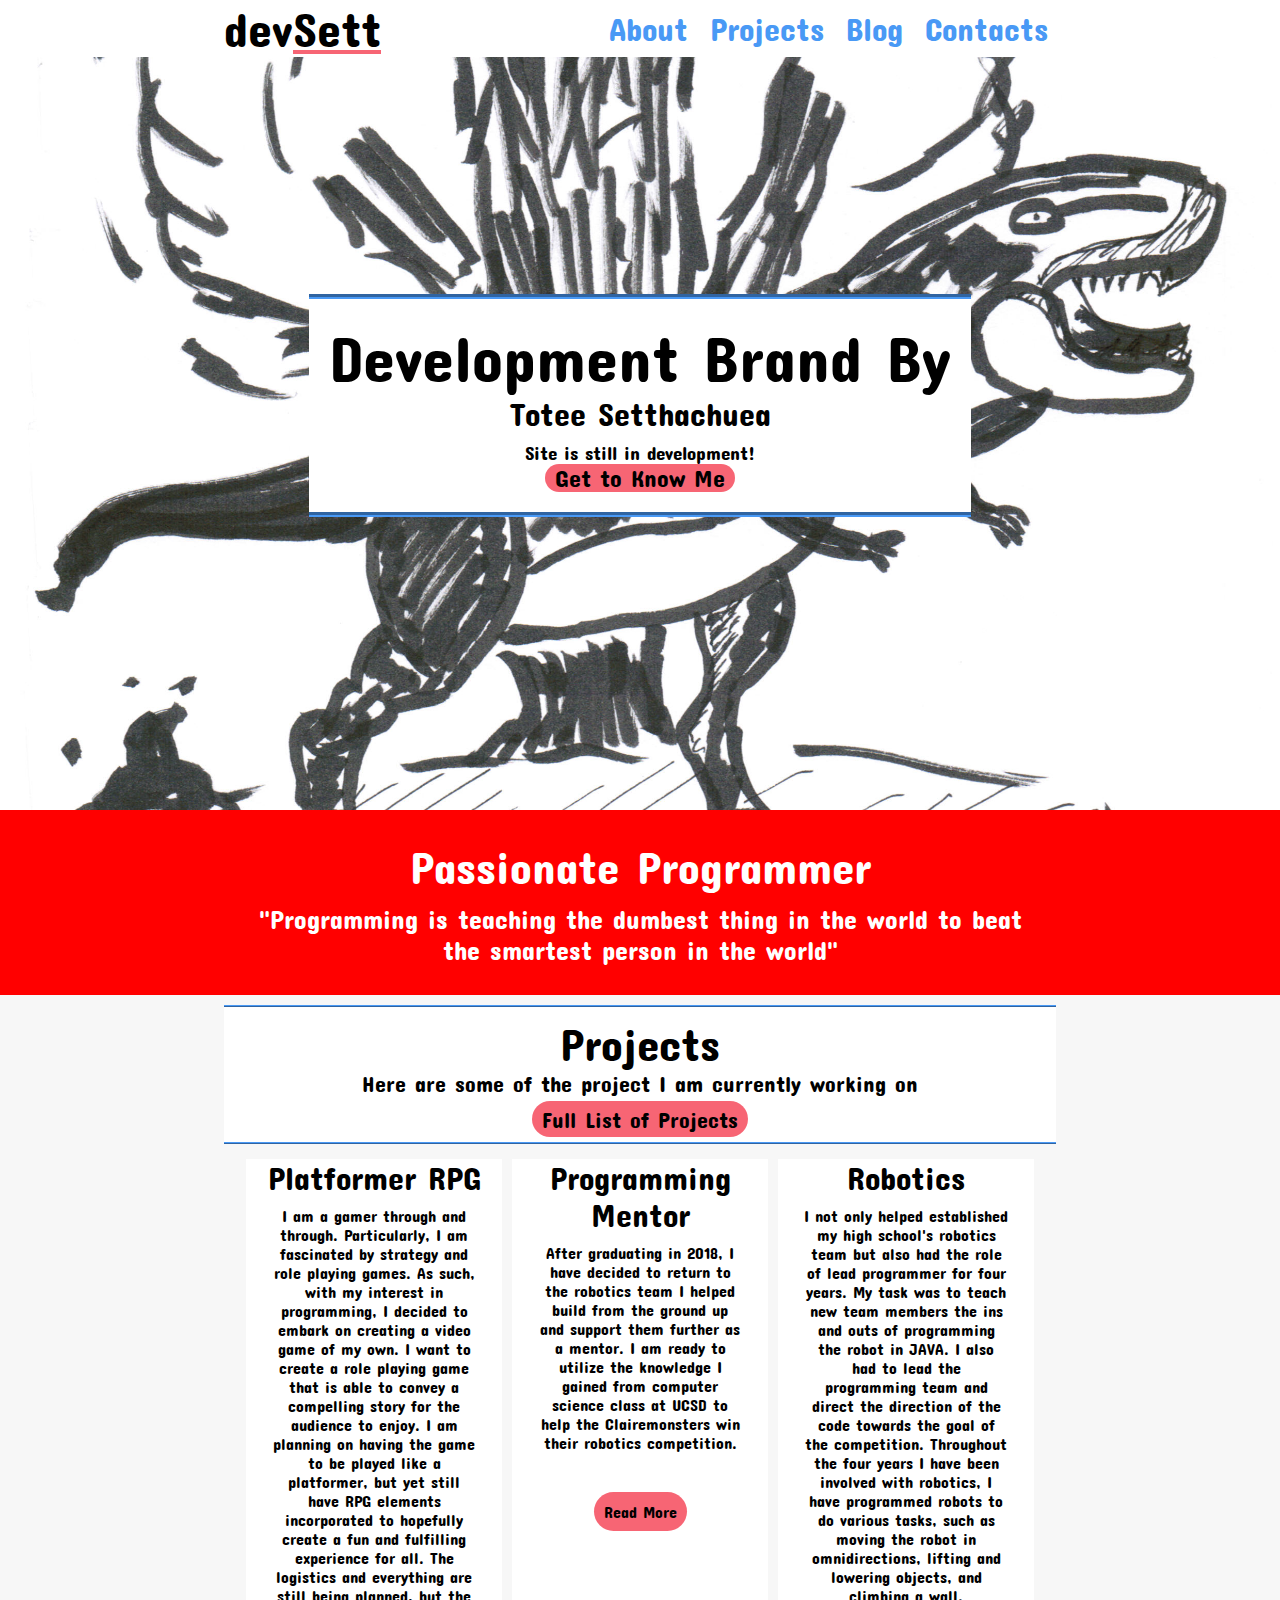
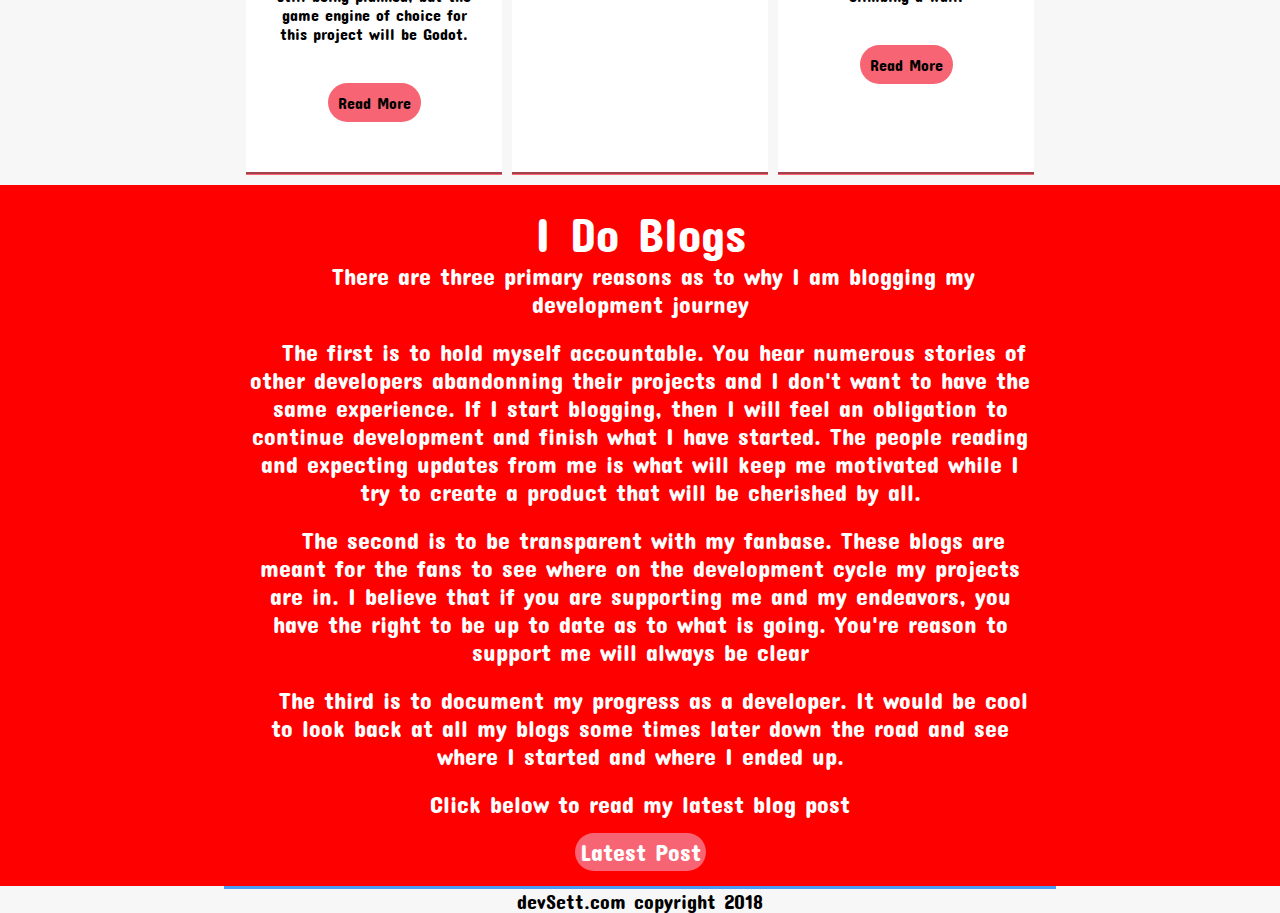
==== index.html @ b69a3232 "first commit" ====
<!DOCTYPE html>
<html lang="en" dir="ltr">
  <head>
    <meta charset="utf-8">
    <title>devSett.com</title>
    <link rel="stylesheet" href="css/index.css">
    <link href="https://fonts.googleapis.com/css?family=Concert+One" rel="stylesheet">
  </head>
  <body>
    <header>
      <nav class="container" >
        <h1><a href="index.html">dev<span class="underline">Sett</span></a></h1>
        <ul class="menu">
          <li><a href="about.html">About</a></li>
          <li><a href="projects.html">Projects</a></li>
          <li><a href="blog.html">Blog</a></li>
          <li><a href="contacts.html">Contacts</a></li>
        </ul>
      </nav>
    </header>

    <div class="head">
      <div class="headTitle">
        <h1>Development Brand By</h1>
        <h2>Totee Setthachuea</h2>
        <h3>Site is still in development!</h3>
        <p><a href="about.html">Get to Know Me</a></p>
      </div>
    </div>

    <div class="mainMessage">
      <div class="content container">
        <div class="message">
          <h1>Passionate Programmer</h1>
          <h3>"Programming is teaching the dumbest thing in the world to beat the smartest person in the world"</h3>
        </div>
      </div>
    </div>

    <div class="showcase container">
      <div class="showcaseTitle">
        <h1>Projects</h1>
        <p>Here are some of the project I am currently working on</p>
        <a href="projects.html">Full List of Projects</a>
      </div>
      <div class="showcaseDisplay">
        <div class="box">
          <h1>Platformer RPG</h1>
            <p>I am a gamer through and through. Particularly, I am fascinated by strategy and role playing games. As such, with my interest in programming, I decided to embark on creating a video game of my own.  I want to create a role playing game that is able to convey a compelling story for the audience to enjoy.  I am planning on having the game to be played like a platformer, but yet still have RPG elements incorporated to hopefully create a fun and fulfilling experience for all. The logistics and everything are still being planned, but the game engine of choice for  this project will be Godot. </p>
          <a href="projects.html">Read More</a>
        </div>
        <div class="box">
          <h1>Programming Mentor</h1>
<p>After graduating in 2018, I have decided to return to the robotics team I helped build from the ground up and support them further as a mentor. I am ready to utilize the knowledge I gained from computer science class at UCSD to help the Clairemonsters win their robotics competition.</p>
          <a href="projects.html">Read More</a>
        </div>
        <div class="box">
          <h1>Robotics</h1>
              <p>I not only helped established my high school's robotics team but also had the role of lead programmer for four years. My task was to teach new team members the ins and outs of programming the robot in JAVA. I also had to lead the programming team and direct the direction of the code towards the goal of the competition.  Throughout the four years I have been involved with robotics, I have programmed robots to do various tasks, such as moving the robot in omnidirections, lifting and lowering objects, and climbing a wall.  </p>
          <a href="projects.html">Read More</a>
        </div>
      </div>
    </div>

    <div class="mainMessage">
      <div class="content container">
        <div class="middleMessage">
          <h1>I Do Blogs</h1>
          <p>&nbsp; &nbsp;There are three primary reasons as to why I am blogging my development journey</p>
          <p>&nbsp; &nbsp;The first is to hold myself accountable.  You hear numerous stories of other developers abandonning their projects and I don't want to have the same experience.  If I start blogging, then I will feel an obligation to continue development and finish what I have started.  The people reading and expecting updates from me is what will keep me motivated while I try to create a product that will be cherished by all.</p>
          <p>&nbsp; &nbsp;The second is to be transparent with my fanbase. These blogs are meant for the fans to see where on the development cycle my projects are in. I believe that if you are supporting me and my endeavors, you have the right to be up to date as to what is going.  You're reason to support me will always be clear</p>
          <p>&nbsp; &nbsp;The third is to document my progress as a developer. It would be cool to look back at all my blogs some times later down the road and see where I started and where I ended up.</p>

          <p>Click below to read my latest blog post</p>
          <a href="blog.html">Latest Post</a>
        </div>
      </div>
    </div>
    <footer class="container">
        <p>devSett.com copyright 2018</p>
    </footer>
  </body>
</html>
---- css/index.css ----
:root{
  --backColor:#F7F7F7;
  --whiteColor:#FFFFFF;
  --mainColor:#4999F5;
  --rgbMainColor:rgba(73,153,245, 0.8);
  --darkMainColor:#2F69BA;
  --compColor:#F76574;
  --rgbCompColor:rgba(247,101,116, 0.9) ;
}
a{
  color: black;
  text-decoration: none;
}
*{
  padding:0;
  margin:0;
  font-family: 'Concert One', cursive;
  font-weight: normal;
}

body{
  background-color: var(--backColor);
}

header{
  padding-right: 0;
  width: 100vw;
  background-color: var(--whiteColor);
  position: fixed;
}

.container{
  width:65%;
  margin:auto;
  overflow: hidden;
}

nav h1{
  font-size: 3em;
  color: var(--mainColor);
  float:left;
}

.underline{
  text-decoration: underline;
  text-decoration-color: var(--compColor);
}

.menu{
  float:right;
  list-style-type: none;
  margin-top: 10px;

}

.menu li{
  font-size: 2em;
  width: 60px;
  display: inline;

}

.menu li a{
  color: var(--mainColor);
  text-decoration: none;
  padding: 8px;
}

.menu li a:hover{
  color: var(--compColor);
}

.head{
  width: auto;
  height: 90vh;
  display: flex;
  justify-content: center;
  align-items: center;
  background-image: url(../image/main3.jpg);
  background-position: center;
  background-size:cover;
  background-repeat: no-repeat;
  background-attachment: fixed;
}

.headTitle{
  border-top: 5px groove var(--mainColor);
  border-bottom: 5px groove var(--mainColor);
  padding: 20px;
  background-color: white;
  text-align: center;
  color: black;
}

.headTitle h1{
  font-size: 4em;
}

.headTitle h2{
  font-size: 2em;
  margin-bottom: 10px;
}
.headTitle a{
  color:black;
  font-size: 1.5em;
  border-radius: 30px;
  background-color: var(--compColor);
  padding: 0 10px;
}

.headTitle a:hover{
  background-color: var(--mainColor);
  color: white;
}

.mainMessage{
  background-color: red;
  color: white;
}

.message{
  text-align: center;
  font-size: 1.4em;
  padding:30px;
}

.message h1{
  margin-bottom: 10px;
}

.messageImage{
  display: flex;
  align-items: center;
  justify-content: center;
}

.messageImage img{
  display: block;
  border-radius: 10px;
  min-width: 32vw;
}

.showcase{
  margin-top: 10px;
  text-align: center;
}

.showcaseTitle{
  border-top: ridge 2px var(--mainColor);
  background-color: white;
  font-size: 1.4em;
  border-bottom: ridge 2px var(--mainColor);
  padding: 10px;
  margin-bottom: 10px;
}

.showcaseTitle p{
  margin-bottom: 10px;
}

.showcaseTitle a{
  background-color: var(--compColor);
  border-radius: 30px;
  padding: 5px 10px;
  margin-bottom: 10px;
}

.showcaseTitle a:hover{
  background-color: var(--mainColor);
  color:white;
}
.showcaseDisplay{
  display: flex;
  justify-content:center;

}
.box{
  border-bottom: 3px groove var(--compColor);
  width: 20vw;
  float:left;
  background-color: white;
  margin:5px 5px 10px 5px;
}

.box{
  padding-bottom: 50px;
}

.box p{
  margin: 10px 10%;
}

.box img{
  height: 50%;
  width: 100%;
  margin-bottom: 20px;
}

.box a{
  display:inline-block;
  margin-top:30px;
  padding: 10px;
  background-color: var(--compColor);
  border-radius: 50px;
}

.box a:hover{
  color:white;
  background-color: var(--mainColor);
}

.middleMessage{
  font-size: 1.5em;
  text-align: center;
  padding: 20px;
}

.middleMessage p{
  margin-bottom: 20px;
}

.middleMessage a{
  padding: 5px;
  border-radius: 30px;
  background-color: var(--compColor);
  color:white;
}

.middleMessage a:hover{
  background-color: white;
  color:black;
}

.aboutTitle{
  width: auto;
  height: 40vh;
  display: flex;
  align-items: center;
  justify-content: center;
  border-bottom: 3px solid black;
  background-image: url(../image/about3.jpg);
  background-position: top;
  background-repeat: no-repeat;
  background-size:100% 50%;
  background-attachment: fixed;
  background-color: white;
}

.aboutText{
  border-top: 3px groove var(--mainColor);
  border-bottom: 3px groove var(--mainColor);
  background-color: white;
  font-size: 2em;
  margin-bottom: -60px;
}

.aboutMain{
  border-bottom: 3px solid var(--compColor);
  background-color: white;
  margin-top: 20px;
  margin-bottom: 50px;
  padding: 30px;
}

.aboutInfo p {
  margin-bottom: 10px;
  font-size: 1.3em;
}

.missionInfo{
  text-align: center;
  font-size: 2em;
}

.aboutSubTitle{
  text-align: center;
  font-size: 1.5em;
  border-bottom: 3px solid var(--mainColor);
}

.imageColumn{
  margin: 20px 20px 0 20px;
  width: 30%;
  height: 100%;
  float: left;
}

.faceImage{
  width: 90%;
  height: 90%;
  border-top: 3px solid var(--compColor);
  border-bottom: 3px solid var(--compColor);
}

.faceImage img{
  width: 100%;
  height: 50%;
}

.projectTitle{
  margin-top:6%;
  font-size: 1.5em;
  background-color: white;
  text-align: center;
  border-bottom: 3px solid var(--mainColor);
  margin-bottom: 20px;
}


.projectBox{
  padding: 10px;
  border-top: 3px solid var(--compColor);
  border-bottom: 3px solid var(--compColor);
  width: auto;
  height: 30vh;
  margin-bottom: 30px;

}

.projectImage{
  float: left;
  width:20%;
  height: 100%;
  margin-right: 20px;
}

.projectImage img{
  width:100%;
  height:100%;
}

.projectDescription{
  width: 100%;
  height: 100%;
  margin-right: 20px;
}

.projectSubtitle{
  font-size: 1.2em;
  text-align: center;
}

.projectText{
  margin-top: 50px;
  font-size: 1.1em;
}

.projectButton{
  width: 100%;
  text-align: center;
  margin-top: 30px;
}

.projectButton a{
  font-size: 1.2em;
  background-color: var(--compColor);
  padding: 5px;
  border-radius: 30px;
}

.projectButton a:hover{
  background-color: var(--mainColor);
  color:white;
}

.blogHead{
  width: auto;
  height: 70vh;
  background-image: url(../image/blog2.jpg);
  background-position: center;
  background-size: cover;
  background-repeat: no-repeat;
  background-attachment: fixed;
  display: flex;
  align-items: center;
  justify-content: center;
}

.blogTitle{
  font-size: 2em;
  padding: 30px;
  background-color: white;
  border-top: 3px solid var(--mainColor);
  border-bottom: 3px solid var(--mainColor);
}

.blogDescription{
  color: white;
  display: flex;
  align-items: center;
  justify-content: center;
  margin-bottom: 30px;
  width: auto;
  background-color: var(--darkMainColor);
  font-size: 1.5em;
  text-align: center;
  padding: 20px 0;
}

.blogContent{
  border-top: 3px solid var(--compColor);
  border-bottom: 3px solid var(--compColor);
  margin-bottom: 20px;
}

.titleBlog{
  font-size: 1.4em;
  text-align: center;
  margin-bottom: 20px;
}

.textBlog{
  font-size: 1.3em;
  margin-bottom: 20px;
}

.textBlog p{
  margin-bottom: 15px;
}

.buttonBlog{
  display: flex;
  justify-content: center;
  margin-bottom: 15px;
}

.buttonBlog a{
  background-color: var(--compColor);
  border-radius: 30px;
  padding: 10px;
  color: black;
  font-size: 1.25em;
}

.buttonBlog a:hover{
  color: white;
  background-color: var(--mainColor);
}

.contactBody{
  padding-top: 60px;
  background-color: white;
  padding-bottom: 10px;
}

.contactTitle{
  font-size: 2em;
  text-align: center;
  border-bottom: 3px solid var(--mainColor);
}

.contactList{
  padding-left: 30px;
  border-bottom: 3px solid var(--mainColor);
}

.contactBox{
  display: flex;
  align-items: center;
  height: 100px;
  width: 100%;
  font-size: 1.5em;
  margin-bottom: 50px;
}

.contactBox h1{
  width: 50%;
  display: inline;
  float:left;
}
.contactBox a{
  font-size: 1.3em;
  float:right;
}

.resumeBox{
  height: 90vh;
}

.resumeTitle{
  font-size: 1.5em;
  text-align: center;
  margin-bottom: 20px;
}

.resume{
  height: 80%;
  width: 80%;
  padding-bottom: 30px;
}

.resume iframe{
  margin-left: 13%;
}
footer{
  border-top: 3px solid var(--mainColor);
  text-align: center;
  font-size: 1.25em;
}
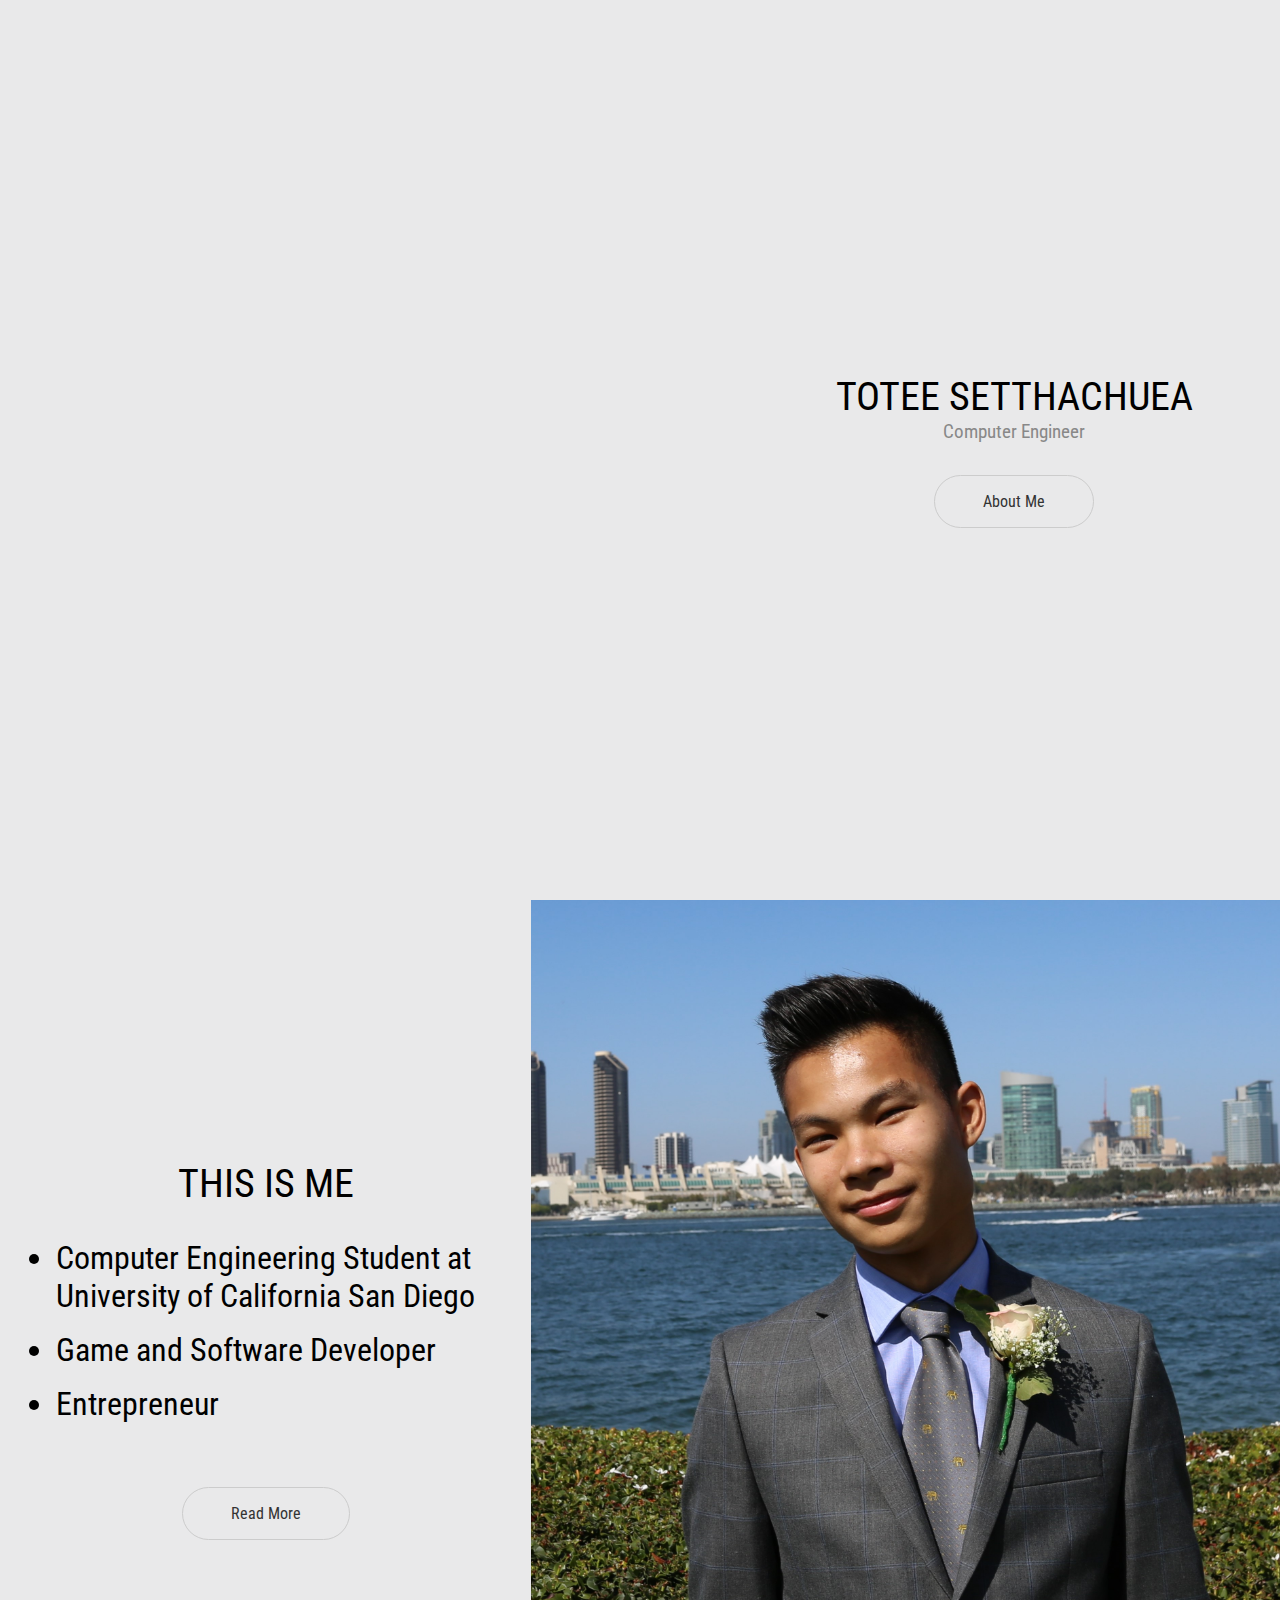
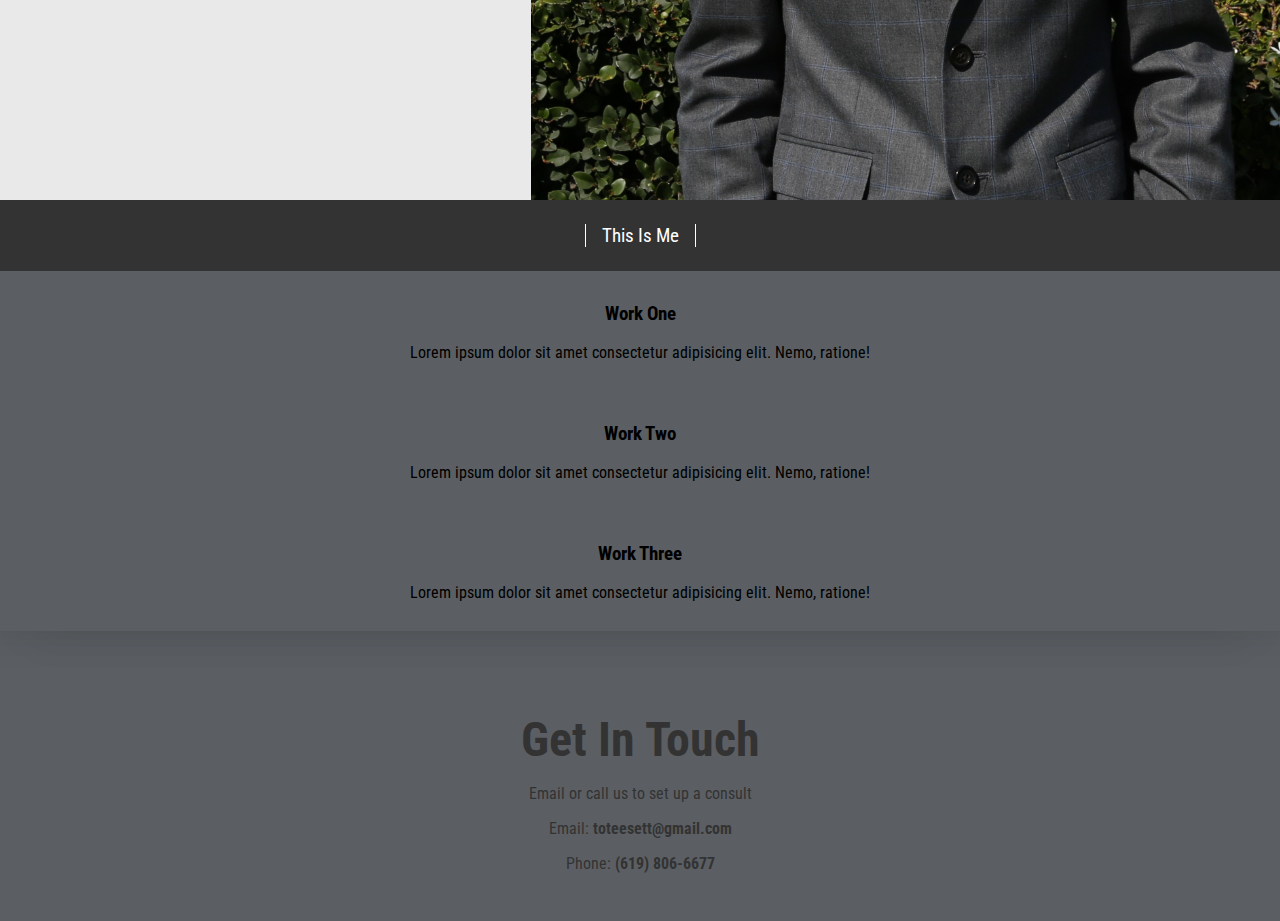
==== commit ffff3de8: "Add files via upload" ====
--- a/index.html
+++ b/index.html
@@ -1,83 +1,73 @@
-<!DOCTYPE html>
-<html lang="en" dir="ltr">
-  <head>
-    <meta charset="utf-8">
-    <title>devSett.com</title>
-    <link rel="stylesheet" href="css/index.css">
-    <link href="https://fonts.googleapis.com/css?family=Concert+One" rel="stylesheet">
-  </head>
-  <body>
-    <header>
-      <nav class="container" >
-        <h1><a href="index.html">dev<span class="underline">Sett</span></a></h1>
-        <ul class="menu">
-          <li><a href="about.html">About</a></li>
-          <li><a href="projects.html">Projects</a></li>
-          <li><a href="blog.html">Blog</a></li>
-          <li><a href="contacts.html">Contacts</a></li>
-        </ul>
-      </nav>
-    </header>
-
-    <div class="head">
-      <div class="headTitle">
-        <h1>Development Brand By</h1>
-        <h2>Totee Setthachuea</h2>
-        <h3>Site is still in development!</h3>
-        <p><a href="about.html">Get to Know Me</a></p>
-      </div>
-    </div>
-
-    <div class="mainMessage">
-      <div class="content container">
-        <div class="message">
-          <h1>Passionate Programmer</h1>
-          <h3>"Programming is teaching the dumbest thing in the world to beat the smartest person in the world"</h3>
-        </div>
-      </div>
-    </div>
-
-    <div class="showcase container">
-      <div class="showcaseTitle">
-        <h1>Projects</h1>
-        <p>Here are some of the project I am currently working on</p>
-        <a href="projects.html">Full List of Projects</a>
-      </div>
-      <div class="showcaseDisplay">
-        <div class="box">
-          <h1>Platformer RPG</h1>
-            <p>I am a gamer through and through. Particularly, I am fascinated by strategy and role playing games. As such, with my interest in programming, I decided to embark on creating a video game of my own.  I want to create a role playing game that is able to convey a compelling story for the audience to enjoy.  I am planning on having the game to be played like a platformer, but yet still have RPG elements incorporated to hopefully create a fun and fulfilling experience for all. The logistics and everything are still being planned, but the game engine of choice for  this project will be Godot. </p>
-          <a href="projects.html">Read More</a>
-        </div>
-        <div class="box">
-          <h1>Programming Mentor</h1>
-<p>After graduating in 2018, I have decided to return to the robotics team I helped build from the ground up and support them further as a mentor. I am ready to utilize the knowledge I gained from computer science class at UCSD to help the Clairemonsters win their robotics competition.</p>
-          <a href="projects.html">Read More</a>
-        </div>
-        <div class="box">
-          <h1>Robotics</h1>
-              <p>I not only helped established my high school's robotics team but also had the role of lead programmer for four years. My task was to teach new team members the ins and outs of programming the robot in JAVA. I also had to lead the programming team and direct the direction of the code towards the goal of the competition.  Throughout the four years I have been involved with robotics, I have programmed robots to do various tasks, such as moving the robot in omnidirections, lifting and lowering objects, and climbing a wall.  </p>
-          <a href="projects.html">Read More</a>
-        </div>
-      </div>
-    </div>
-
-    <div class="mainMessage">
-      <div class="content container">
-        <div class="middleMessage">
-          <h1>I Do Blogs</h1>
-          <p>&nbsp; &nbsp;There are three primary reasons as to why I am blogging my development journey</p>
-          <p>&nbsp; &nbsp;The first is to hold myself accountable.  You hear numerous stories of other developers abandonning their projects and I don't want to have the same experience.  If I start blogging, then I will feel an obligation to continue development and finish what I have started.  The people reading and expecting updates from me is what will keep me motivated while I try to create a product that will be cherished by all.</p>
-          <p>&nbsp; &nbsp;The second is to be transparent with my fanbase. These blogs are meant for the fans to see where on the development cycle my projects are in. I believe that if you are supporting me and my endeavors, you have the right to be up to date as to what is going.  You're reason to support me will always be clear</p>
-          <p>&nbsp; &nbsp;The third is to document my progress as a developer. It would be cool to look back at all my blogs some times later down the road and see where I started and where I ended up.</p>
-
-          <p>Click below to read my latest blog post</p>
-          <a href="blog.html">Latest Post</a>
-        </div>
-      </div>
-    </div>
-    <footer class="container">
-        <p>devSett.com copyright 2018</p>
-    </footer>
-  </body>
-</html>
+<!DOCTYPE html>
+<html lang="en">
+<head>
+    <meta charset="UTF-8">
+    <meta name="viewport" content="width=device-width, initial-scale=1.0">
+    <meta http-equiv="X-UA-Compatible" content="ie=edge">
+    <link rel="stylesheet" href="css/style.css">
+    <title>Totee Setthachuea | Developer</title>
+</head>
+<body>
+    <main>
+        <!-- Landing Area-->
+        <div id="landing">
+            <div id="landing-image"></div>
+                        <div id="landing-text">
+                <div id="landing-text-inner">
+                    <h1>Totee Setthachuea</h1>
+                    <h2>Computer Engineer</h2>
+                    <a href="#me" class="btn" id="view-work">About Me</a>
+                </div>
+            </div>
+        </div>
+        <div id="me">
+            <div id="landing-text">
+                    <div id="landing-text-inner">
+                        <h1>This is me</h1>
+                        <ul>
+                            <li>Computer Engineering Student at University of California San Diego</li>
+                            <li>Game and Software Developer</li>
+                            <li>Entrepreneur</li>
+                        </ul>
+                        <a href="about.html" class="btn">Read More</a>
+                    </div>
+                </div>
+            <div id="me-image"></div>
+        </div>       
+
+        <div id="images">
+            <div id="header">
+                <h2>This is me</h2>
+            </div>
+            <img src="https://source.unsplash.com/1600x900/?nature,water" alt="">
+            <div class="caption">
+                <h3>Work One</h3>
+                <p>Lorem ipsum dolor sit amet consectetur adipisicing elit. Nemo, ratione!</p>
+            </div>
+            <img src="https://source.unsplash.com/1600x900/?nature,flowers" alt="">
+            <div class="caption">
+                <h3>Work Two</h3>
+                <p>Lorem ipsum dolor sit amet consectetur adipisicing elit. Nemo, ratione!</p>
+            </div>
+            <img src="https://source.unsplash.com/1600x900/?nature,clouds" alt="">
+            <div class="caption">
+                <h3>Work Three</h3>
+                <p>Lorem ipsum dolor sit amet consectetur adipisicing elit. Nemo, ratione!</p>
+            </div>
+        </div>
+    </main>
+
+    <footer>
+        <h3>Get In Touch</h3>
+        <p>Email or call us to set up a consult</p>
+        <p>Email: <strong>toteesett@gmail.com</strong></p>
+        <p>Phone: <strong>(619) 806-6677</strong></p>
+    </footer>
+    <script
+  src="http://code.jquery.com/jquery-3.3.1.min.js"
+  integrity="sha256-FgpCb/KJQlLNfOu91ta32o/NMZxltwRo8QtmkMRdAu8="
+  crossorigin="anonymous"></script>
+
+  <script src="js/main.js"></script>
+</body>
+</html>
--- a/css/style.css
+++ b/css/style.css
@@ -0,0 +1,159 @@
+@import url('https://fonts.googleapis.com/css?family=Roboto+Condensed');
+
+body {
+    font-family: 'Roboto Condensed', sans-serif;
+    margin: 0;
+    background: #5B5F63;
+    height: auto;
+}
+
+h1{
+    font-weight: 400;
+    font-size: 2.5rem;
+    text-transform: uppercase;
+    margin:0;
+}
+
+h2{
+    font-weight: 400;
+    font-size: 1.2rem;
+    text-transform: capitalize;
+    margin:0;
+}
+
+img{
+    display: block;
+    width: 100%;
+}
+
+main{
+    max-width: 1400px;
+    margin: auto;
+    box-shadow: 30px 0px 40px rgba(0,0,0,0.1), -30px 0px 40px rgba(0,0,0,0.1) ;
+}
+
+#landing{
+    background: #fffd;
+}
+
+#me{
+    background: #fffd;
+}
+
+#landing-text{
+    display: flex;
+    flex: 0 1 40vw;
+    height: 50vh;
+    justify-content: center;
+    align-items: center;
+    text-align: center;
+    padding-right: 1rem;
+    padding-left: 1rem;
+}
+
+#landing-text h2{
+    color: #888;
+}
+
+#landing-text ul{
+    font-size: 2rem;
+    text-align: left;
+}
+#landing-text ul li{
+    margin: 1rem 0;
+}
+
+#landing-image{
+    background: url(https://source.unsplash.com/OVbeSXRk_9E);
+    background-position: center;
+    background-size: cover;
+    background-repeat: no-repeat;
+    height:50vh;
+    flex: 0 1 60vw;
+    margin:0;
+}
+#me-image{
+    background: url(../img/profile.JPG);
+    background-position: center;
+    background-size: cover;
+    background-repeat: no-repeat;
+    height:50vh;
+    flex: 0 1 60vw;
+    margin:0;
+}
+.btn{
+    padding:0.5rem 2rem;
+    border: 1px #ccc solid;
+    display: inline-block;
+    margin: 2rem 0 0;
+    border-radius: 50px;
+    text-decoration: none;
+    color: #333;
+    transition: background 500ms ease;
+}
+
+.btn:hover{
+    background: #f4f4f4;
+}
+
+#header{
+    padding: 1.5rem;
+    text-align:center;
+    background: #333;
+    color:#fff;
+}
+
+#header h2{
+    border-left: solid 1px #fff;
+    border-right: solid 1px #fff;
+    display:inline-block;
+    padding-right: 1rem;
+    padding-left:1rem;
+}
+
+.caption{
+    padding: 0.8rem;
+    text-align: center;
+}
+
+footer{
+    text-align: center;
+    padding: 2rem 1rem;
+    margin: auto;
+    color: #333;
+}
+
+footer h3{
+    font-size: 3rem;
+    margin-bottom: 0;
+}
+
+/* Screen Sizes 500px and up */
+@media(min-width:500px){
+    #landing {
+        display: flex;
+        height: 100%;
+    }
+    #me{
+        display: flex;
+        height: 100%;
+    }
+
+    #landing-text {
+        height: 100vh;
+    }
+
+    #landing-image{
+        height: 100vh;
+    }
+    #me-image{
+        height:100vh;
+    }
+}
+
+/* Screen Sizes 700px and up */
+@media(min-width: 700px){
+    .btn{
+        padding: 1rem 3rem;
+    }
+}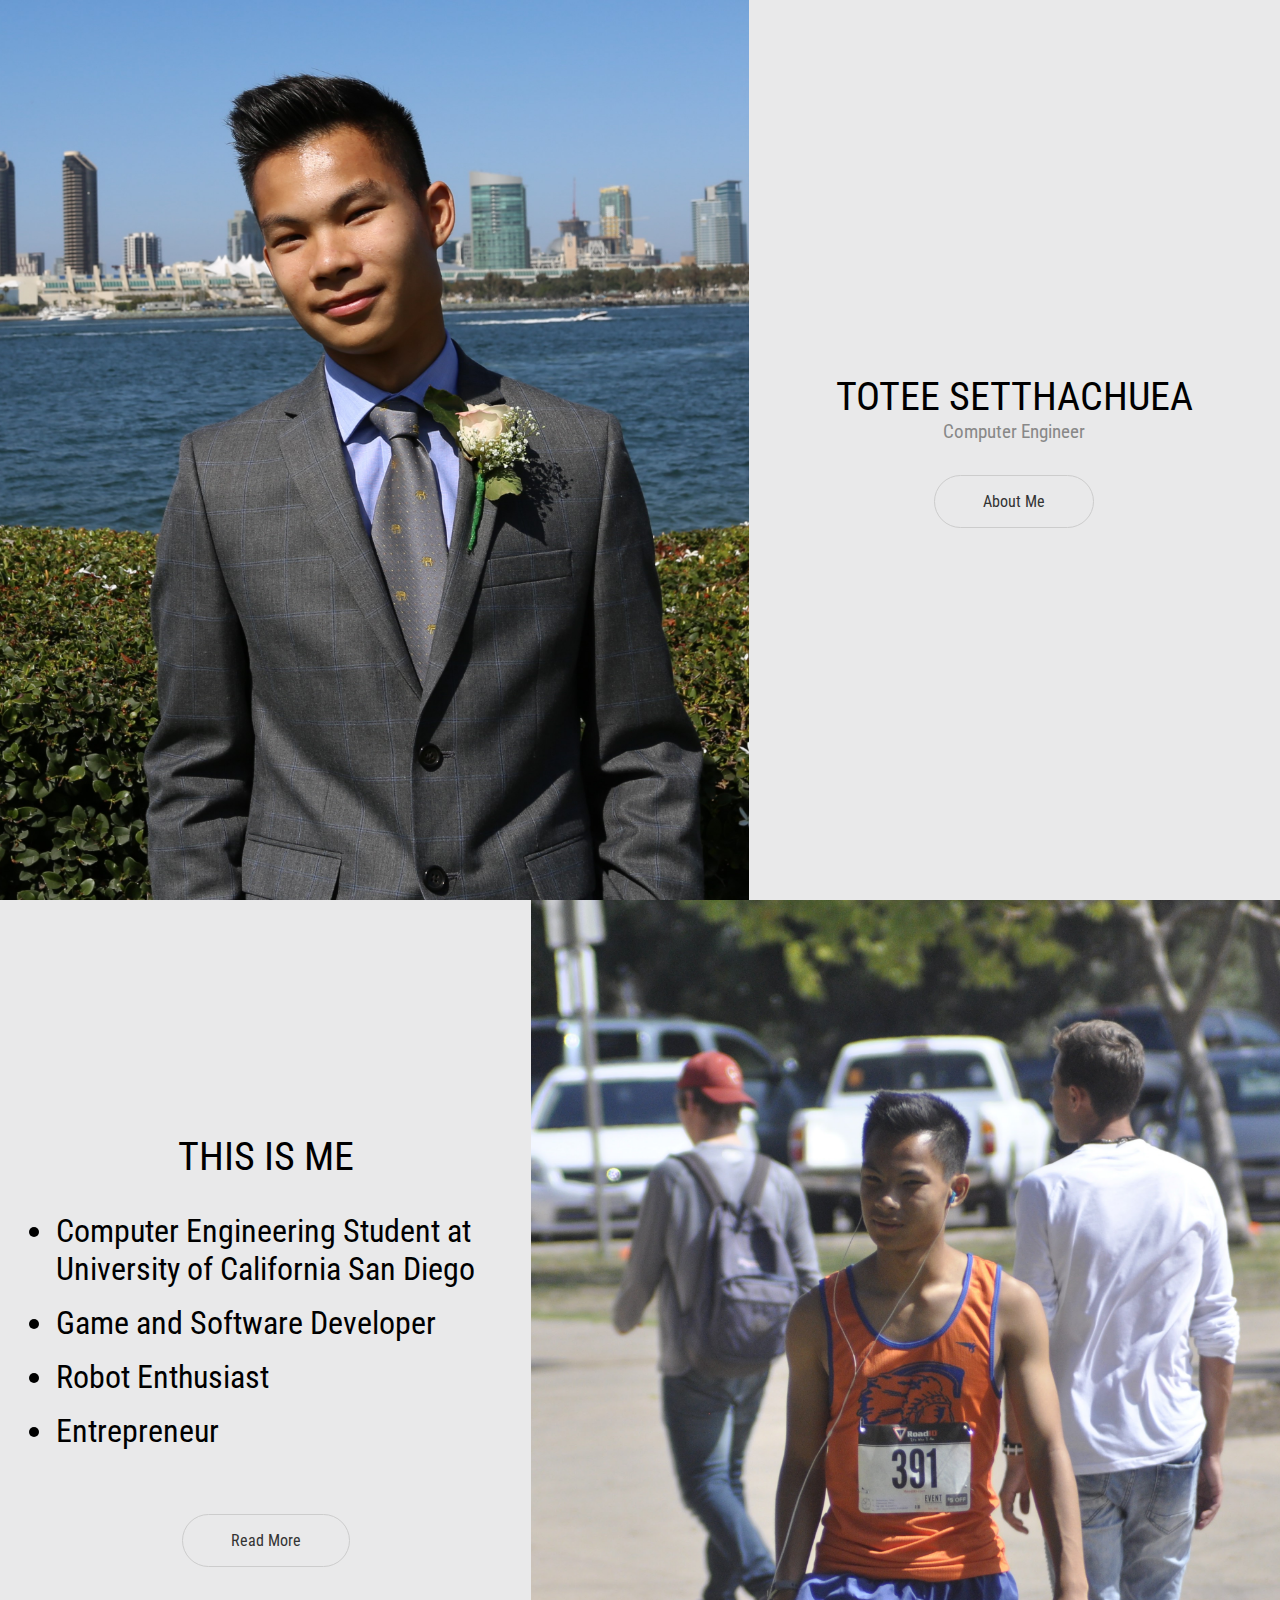
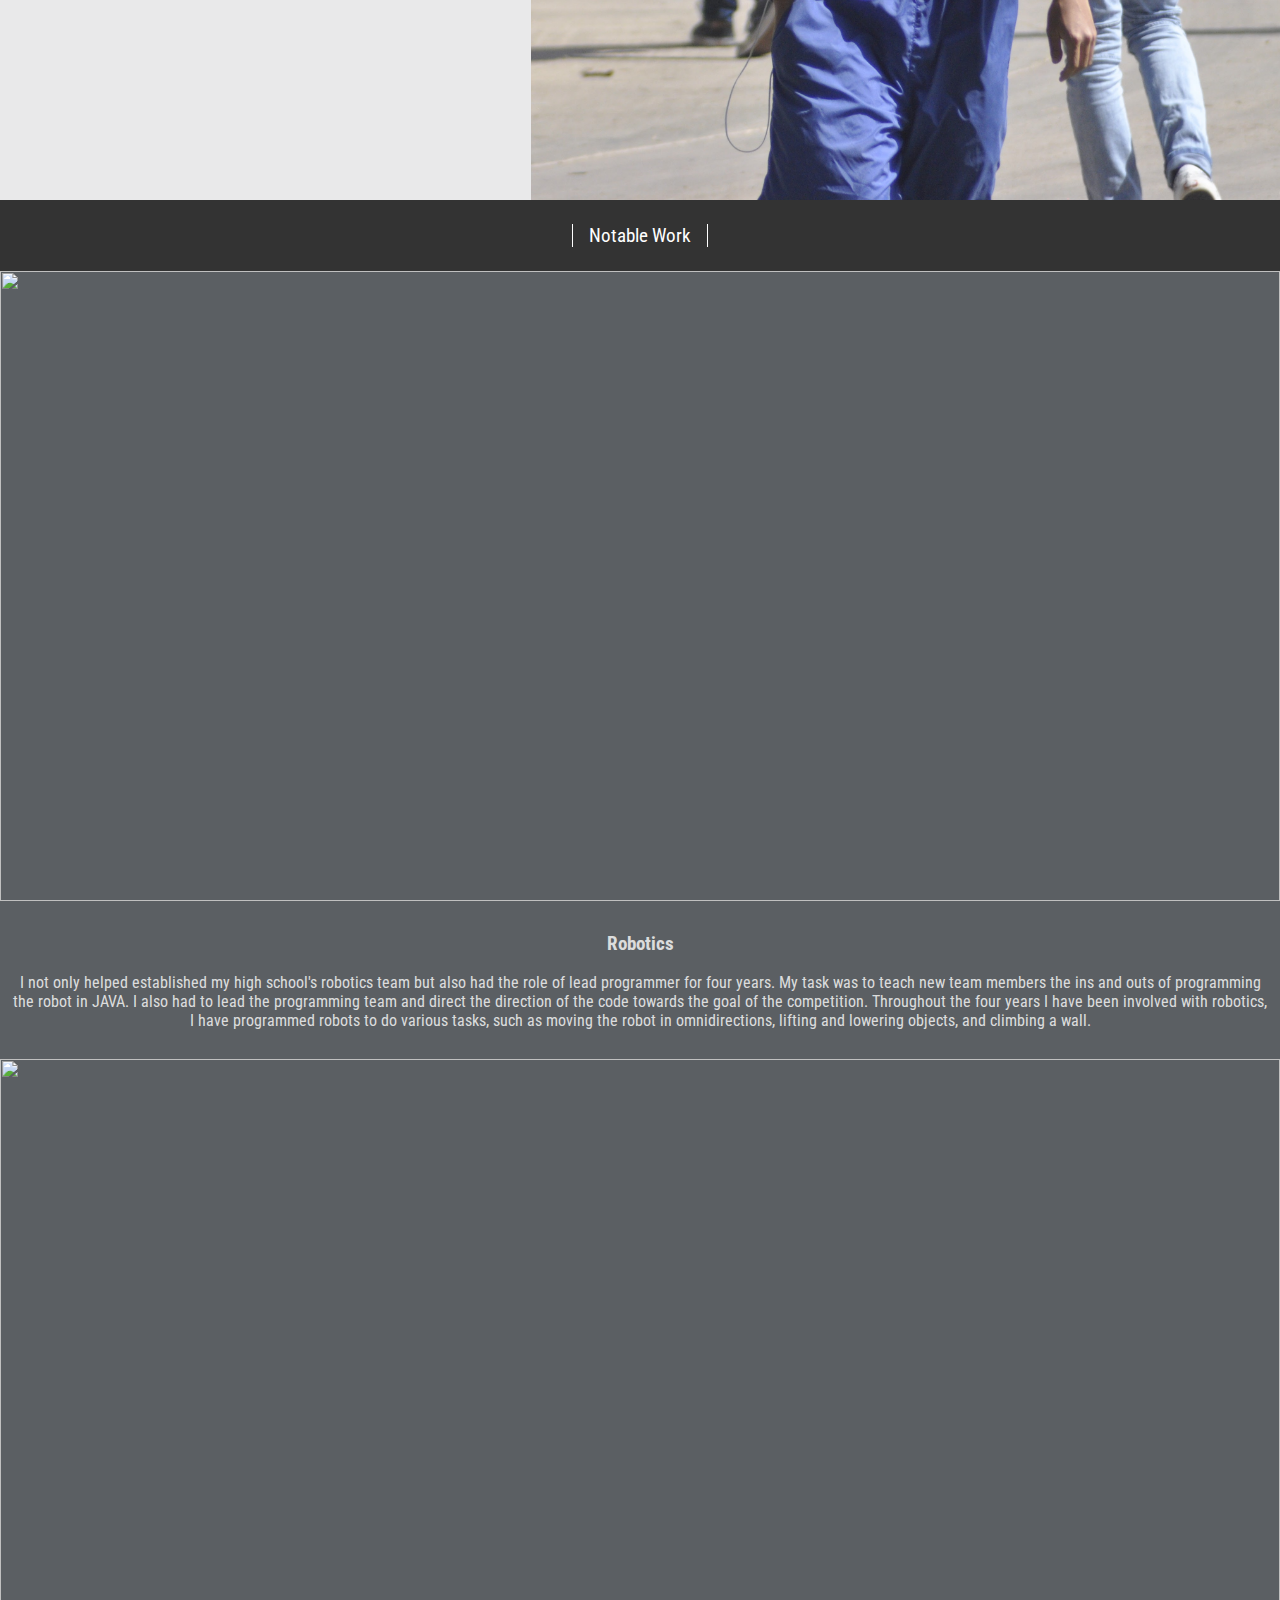
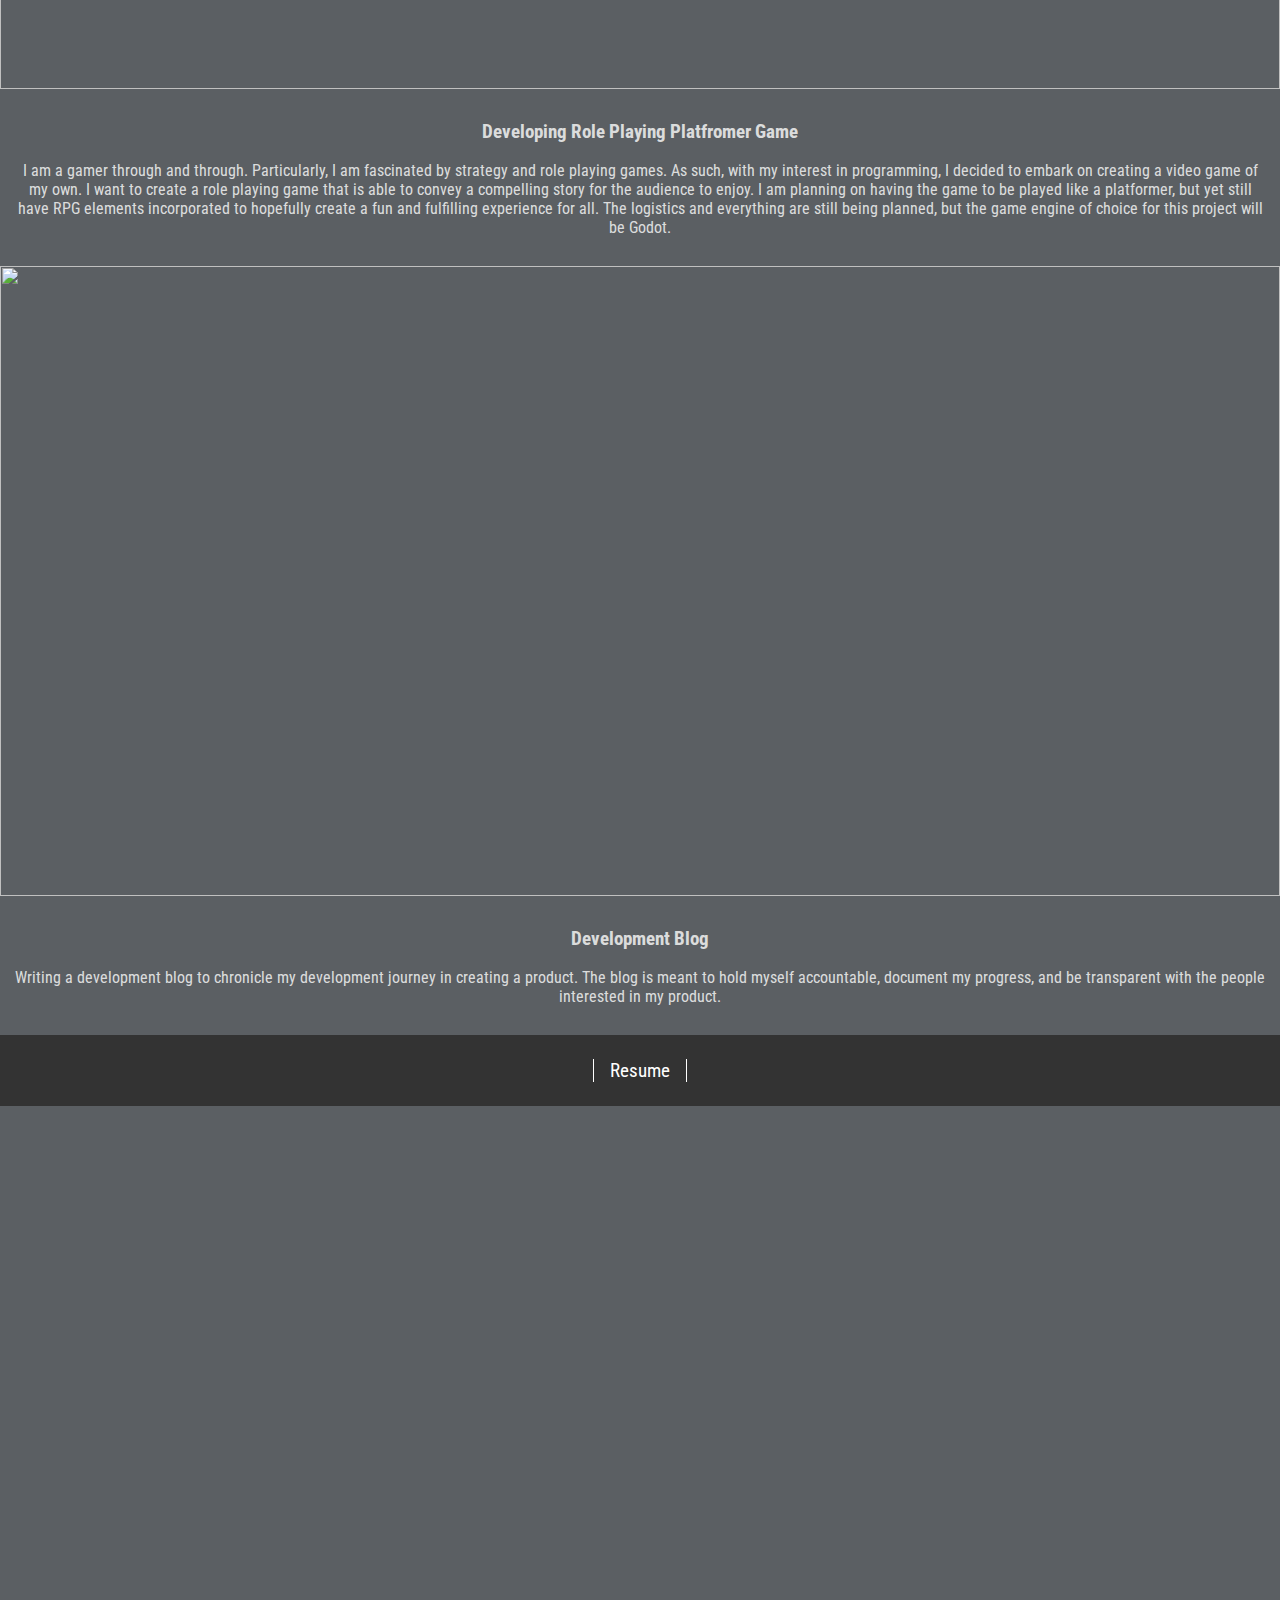
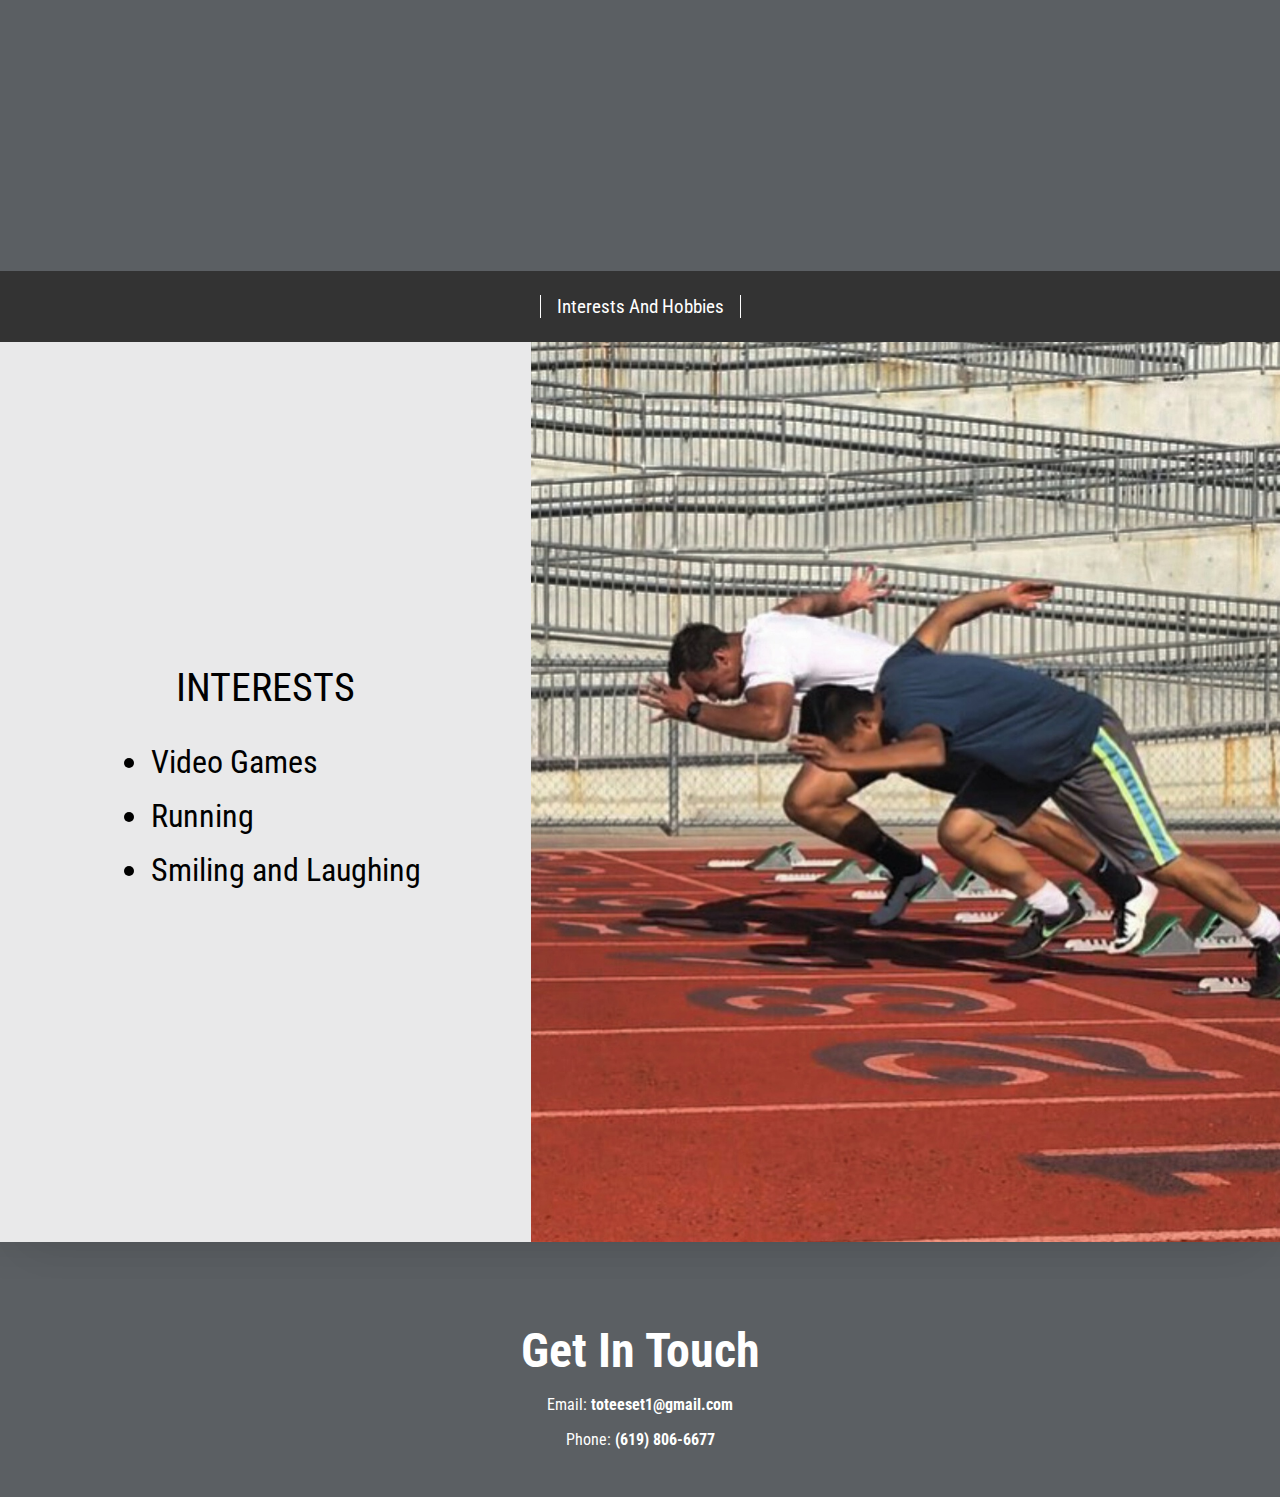
==== commit e07c8b37: "Added Resume and Interests" ====
--- a/index.html
+++ b/index.html
@@ -5,7 +5,7 @@
     <meta name="viewport" content="width=device-width, initial-scale=1.0">
     <meta http-equiv="X-UA-Compatible" content="ie=edge">
     <link rel="stylesheet" href="css/style.css">
-    <title>Totee Setthachuea | Developer</title>
+    <title>Totee Setthachuea | Computer Engineer</title>
 </head>
 <body>
     <main>
@@ -20,6 +20,7 @@
                 </div>
             </div>
         </div>
+        <!-- About Area-->    
         <div id="me">
             <div id="landing-text">
                     <div id="landing-text-inner">
@@ -27,6 +28,7 @@
                         <ul>
                             <li>Computer Engineering Student at University of California San Diego</li>
                             <li>Game and Software Developer</li>
+                            <li>Robot Enthusiast</li>
                             <li>Entrepreneur</li>
                         </ul>
                         <a href="about.html" class="btn">Read More</a>
@@ -35,32 +37,63 @@
             <div id="me-image"></div>
         </div>       
 
+        <!-- Work Area-->    
         <div id="images">
-            <div id="header">
-                <h2>This is me</h2>
+            <div class="header">
+                <h2>Notable Work</h2>
             </div>
             <img src="https://source.unsplash.com/1600x900/?nature,water" alt="">
             <div class="caption">
-                <h3>Work One</h3>
-                <p>Lorem ipsum dolor sit amet consectetur adipisicing elit. Nemo, ratione!</p>
+                <h3>Robotics</h3>
+                <p>I not only helped established my high school's robotics team but also had the role of lead programmer for four years. 
+                    My task was to teach new team members the ins and outs of programming the robot in JAVA. I also had to lead the programming team 
+                    and direct the direction of the code towards the goal of the competition. Throughout the four years I have been involved with robotics,
+                    I have programmed robots to do various tasks, such as moving the robot in omnidirections, lifting and lowering objects, and climbing a wall.</p>
             </div>
             <img src="https://source.unsplash.com/1600x900/?nature,flowers" alt="">
             <div class="caption">
-                <h3>Work Two</h3>
-                <p>Lorem ipsum dolor sit amet consectetur adipisicing elit. Nemo, ratione!</p>
+                <h3>Developing Role Playing Platfromer Game</h3>
+                <p>I am a gamer through and through. Particularly, I am fascinated by strategy and role playing games. 
+                    As such, with my interest in programming, I decided to embark on creating a video game of my own. 
+                    I want to create a role playing game that is able to convey a compelling story for the audience to enjoy.
+                    I am planning on having the game to be played like a platformer, but yet still have RPG elements incorporated 
+                    to hopefully create a fun and fulfilling experience for all. The logistics and everything are still being planned, 
+                    but the game engine of choice for this project will be Godot.</p>
             </div>
             <img src="https://source.unsplash.com/1600x900/?nature,clouds" alt="">
             <div class="caption">
-                <h3>Work Three</h3>
-                <p>Lorem ipsum dolor sit amet consectetur adipisicing elit. Nemo, ratione!</p>
+                <h3>Development Blog</h3>
+                <p>Writing a development blog to chronicle my development journey in creating a product. The blog is meant to hold myself accountable, document my progress,
+                    and be transparent with the people interested in my product.
+                </p>
             </div>
+            <div class="header">
+                <h2>Resume</h2>
+            </div>
+            <iframe src="resume.pdf#view=FitH" frameborder="0"></iframe>
+            <div class="header">
+                    <h2>Interests and Hobbies</h2>
+                </div>
         </div>
+        <!-- About Area-->    
+        <div id="me">
+                <div id="landing-text">
+                        <div id="landing-text-inner">
+                            <h1>Interests</h1>
+                            <ul>
+                                <li>Video Games</li>
+                                <li>Running</li>
+                                <li>Smiling and Laughing</li>
+                            </ul>
+                        </div>
+                    </div>
+                <div id="interest-image"></div>
+            </div>     
     </main>
 
     <footer>
         <h3>Get In Touch</h3>
-        <p>Email or call us to set up a consult</p>
-        <p>Email: <strong>toteesett@gmail.com</strong></p>
+        <p>Email: <strong>toteeset1@gmail.com</strong></p>
         <p>Phone: <strong>(619) 806-6677</strong></p>
     </footer>
     <script
--- a/css/style.css
+++ b/css/style.css
@@ -5,18 +5,19 @@
     margin: 0;
     background: #5B5F63;
     height: auto;
+    word-wrap: break-word;
 }
 
 h1{
     font-weight: 400;
-    font-size: 2.5rem;
+    font-size: 2rem;
     text-transform: uppercase;
     margin:0;
 }
 
 h2{
     font-weight: 400;
-    font-size: 1.2rem;
+    font-size: 1rem;
     text-transform: capitalize;
     margin:0;
 }
@@ -24,10 +25,11 @@
 img{
     display: block;
     width: 100%;
+    height: 70vh;
 }
 
 main{
-    max-width: 1400px;
+    max-width: 1500px;
     margin: auto;
     box-shadow: 30px 0px 40px rgba(0,0,0,0.1), -30px 0px 40px rgba(0,0,0,0.1) ;
 }
@@ -37,6 +39,10 @@
 }
 
 #me{
+    background: #fffd;
+}
+
+#interest{
     background: #fffd;
 }
 
@@ -56,7 +62,7 @@
 }
 
 #landing-text ul{
-    font-size: 2rem;
+    font-size: 1rem;
     text-align: left;
 }
 #landing-text ul li{
@@ -64,7 +70,7 @@
 }
 
 #landing-image{
-    background: url(https://source.unsplash.com/OVbeSXRk_9E);
+    background: url(../img/profile.JPG);
     background-position: center;
     background-size: cover;
     background-repeat: no-repeat;
@@ -73,7 +79,16 @@
     margin:0;
 }
 #me-image{
-    background: url(../img/profile.JPG);
+    background: url(../img/me.JPG);
+    background-position: center;
+    background-size: cover;
+    background-repeat: no-repeat;
+    height:50vh;
+    flex: 0 1 60vw;
+    margin:0;
+}
+#interest-image{
+    background: url(../img/interests.jpg);
     background-position: center;
     background-size: cover;
     background-repeat: no-repeat;
@@ -93,17 +108,17 @@
 }
 
 .btn:hover{
-    background: #f4f4f4;
-}
-
-#header{
+    background: #fffe;
+}
+
+.header{
     padding: 1.5rem;
     text-align:center;
     background: #333;
     color:#fff;
 }
 
-#header h2{
+.header h2{
     border-left: solid 1px #fff;
     border-right: solid 1px #fff;
     display:inline-block;
@@ -111,16 +126,23 @@
     padding-left:1rem;
 }
 
+iframe{
+    display:block;
+    height: 85vh;
+    width: 100%;
+}
+
 .caption{
     padding: 0.8rem;
     text-align: center;
+    color:#fffc;
 }
 
 footer{
     text-align: center;
     padding: 2rem 1rem;
     margin: auto;
-    color: #333;
+    color: #fff;
 }
 
 footer h3{
@@ -149,6 +171,26 @@
     #me-image{
         height:100vh;
     }
+    #interest-image{
+        height:100vh;
+    }
+    h1{
+        font-weight: 400;
+        font-size: 2.5rem;
+        text-transform: uppercase;
+        margin:0;
+    }
+
+    h2{
+        font-weight: 400;
+        font-size: 1.2rem;
+        text-transform: capitalize;
+        margin:0;
+    }
+    #landing-text ul{
+        font-size: 2rem;
+        text-align: left;
+    }
 }
 
 /* Screen Sizes 700px and up */
@@ -156,4 +198,4 @@
     .btn{
         padding: 1rem 3rem;
     }
-}+}
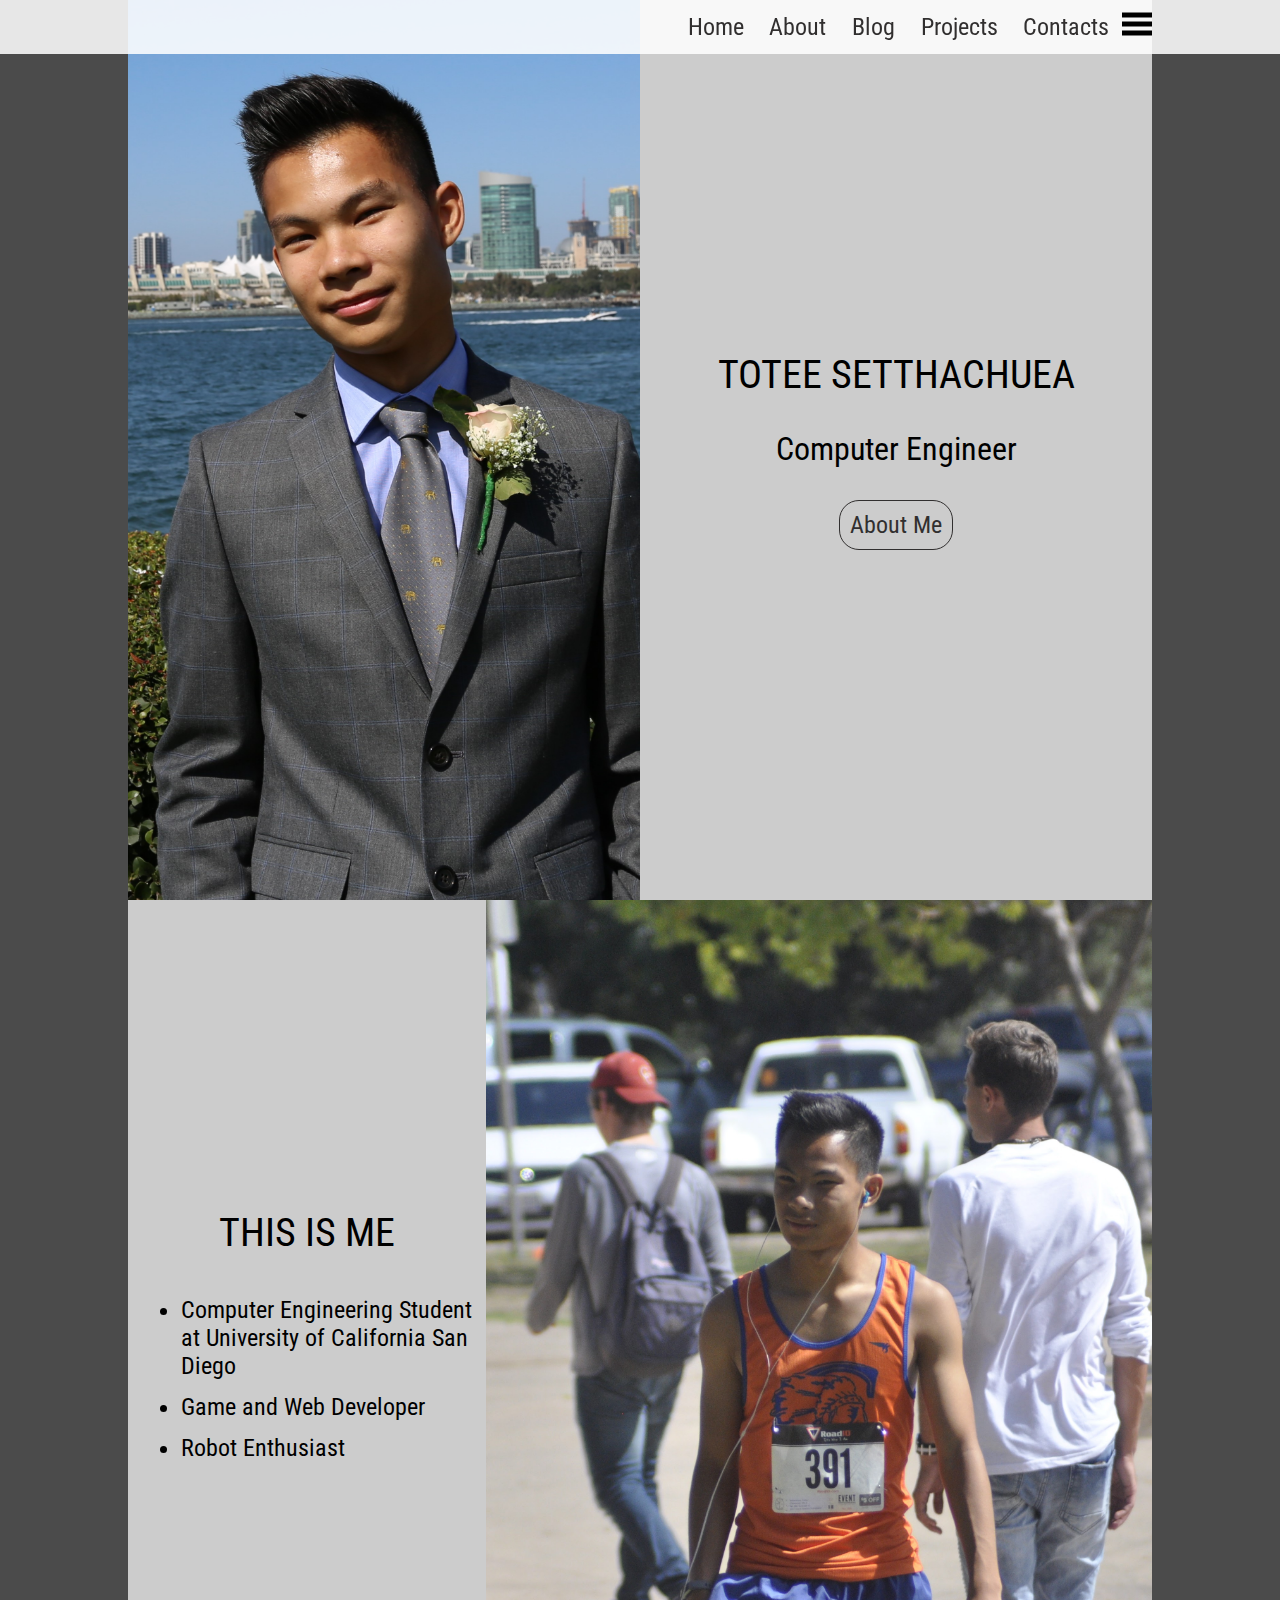
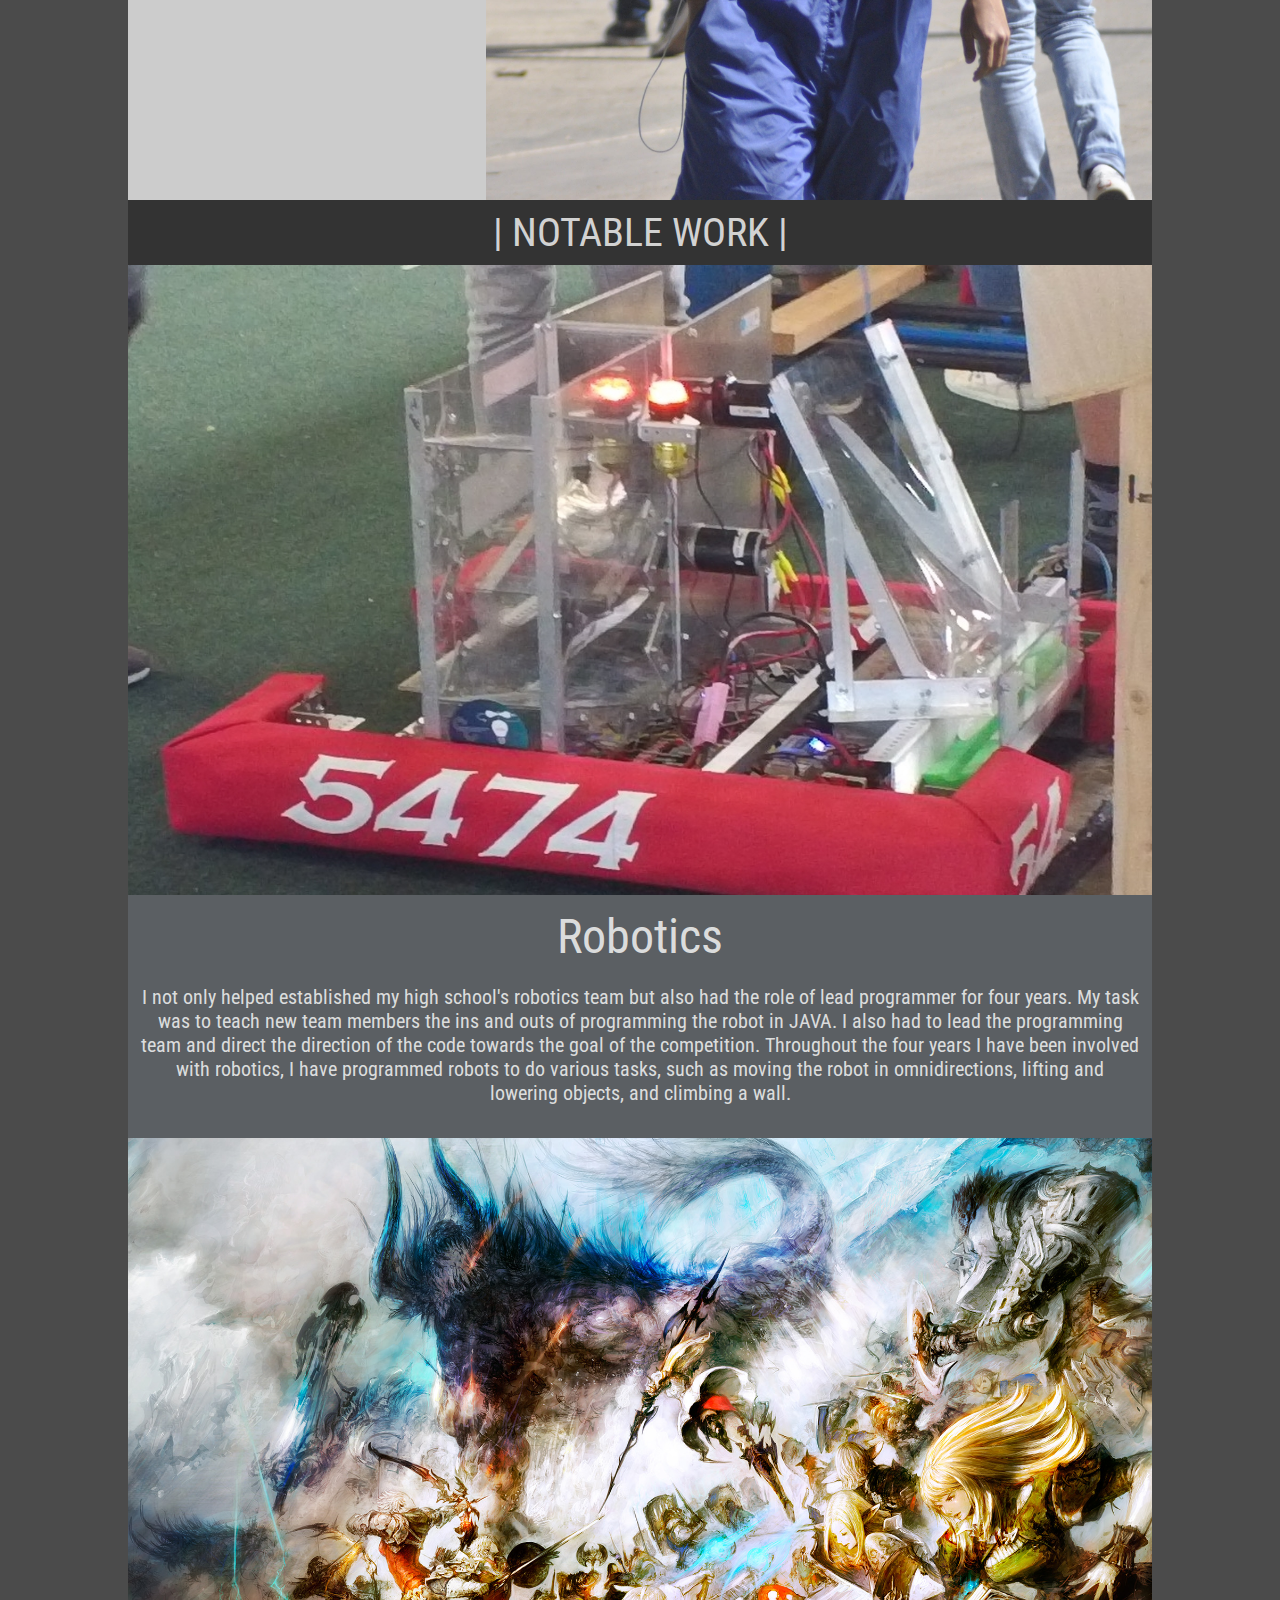
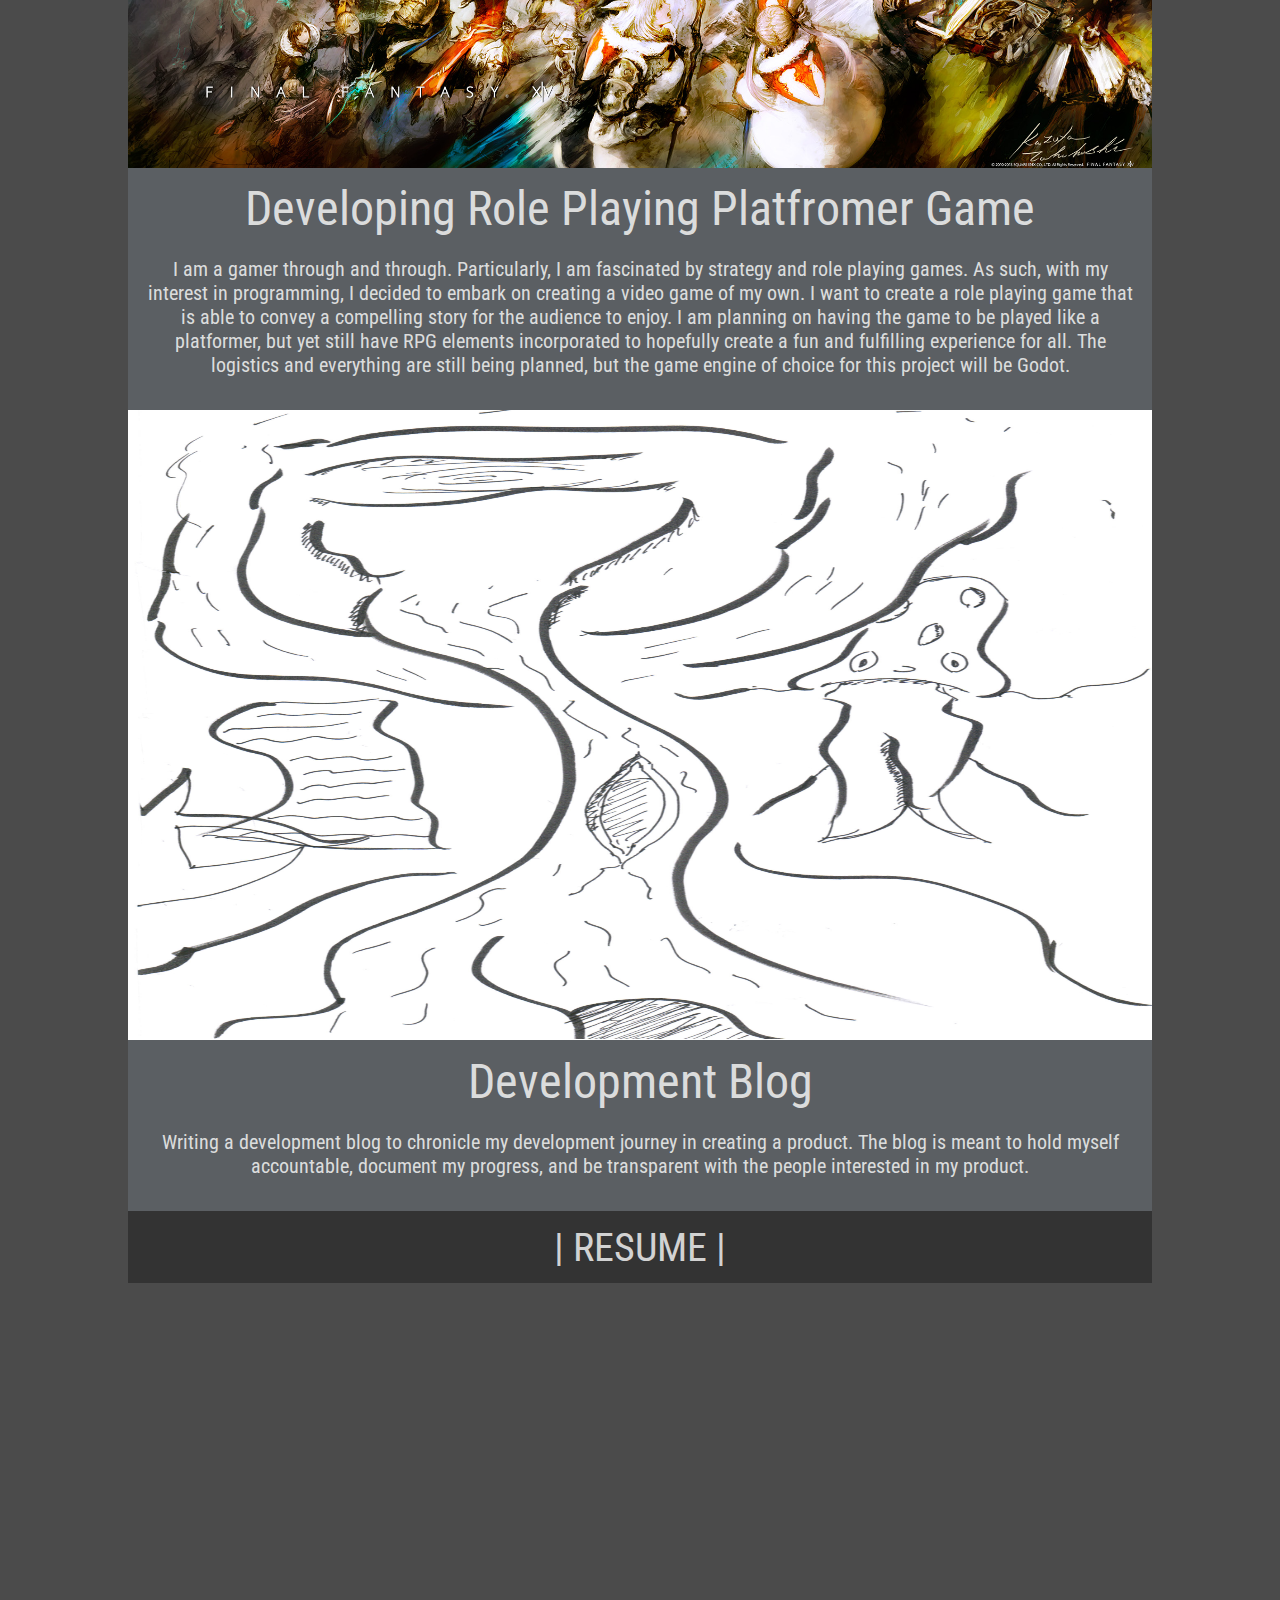
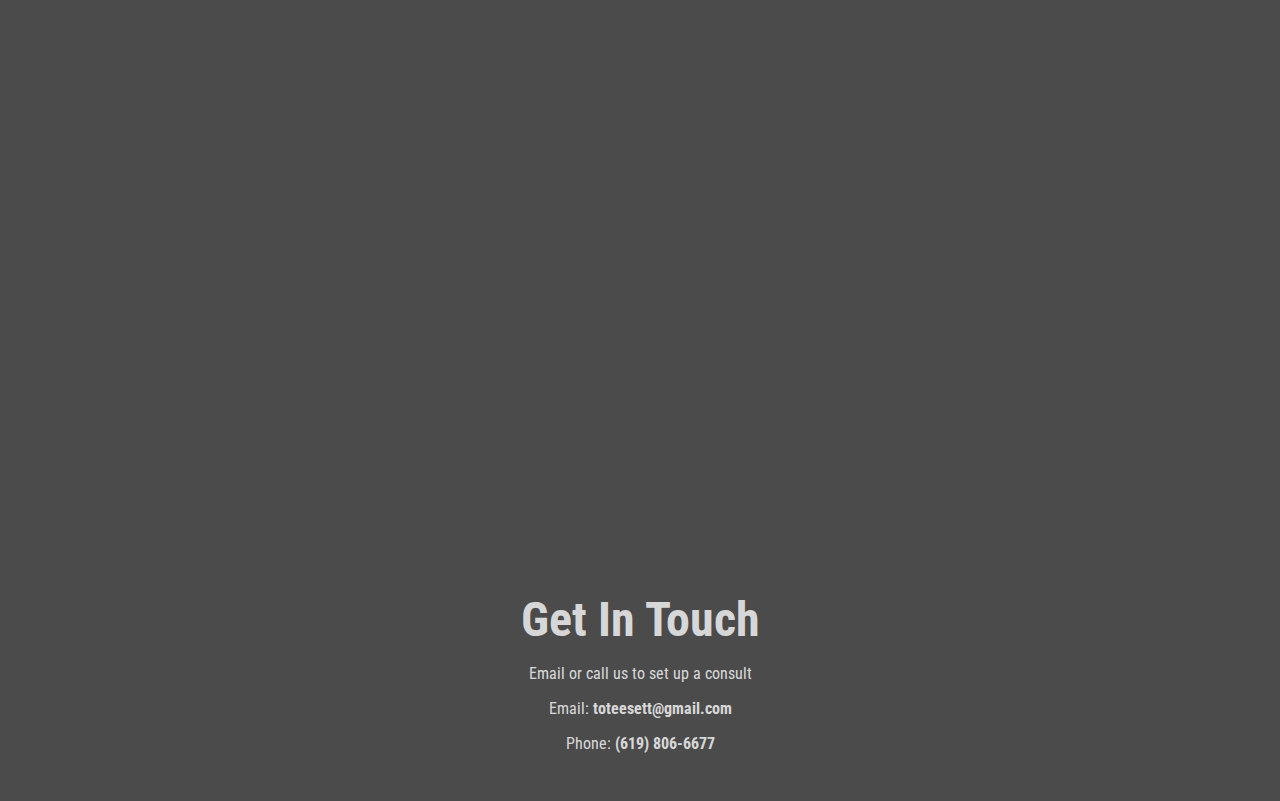
==== commit 8b710a2a: "Totay2.0" ====
--- a/index.html
+++ b/index.html
@@ -5,95 +5,121 @@
     <meta name="viewport" content="width=device-width, initial-scale=1.0">
     <meta http-equiv="X-UA-Compatible" content="ie=edge">
     <link rel="stylesheet" href="css/style.css">
-    <title>Totee Setthachuea | Computer Engineer</title>
+    <title>Totee Setthachuea | Developer</title>
 </head>
 <body>
+    <header>
+        <div class="container" >
+            <nav>
+                <ul class="menu">
+                        <li><a href="index.html">Home</a></li>
+                    <li><a href="about.html">About</a></li>
+                    <li><a href="blog.html">Blog</a></li>
+                    <li><a href="project.html">Projects</a></li>
+                    <li><a href="contact.html">Contacts</a></li>
+                </ul>
+                <span class="open-slide">
+                    <div onclick="openSlideMenu()">
+                        <svg width="30" height="30" id="menuIcon" onmouseover="changeColor()" onmouseout="revertColor()">
+                            <path id="one" d="M0,5 30,5" stroke="black" stroke-width="5"/>
+                            <path id="two" d="M0,14 30,14" stroke="black" stroke-width="5"/>
+                            <path id="three" d="M0,23 30,23" stroke="black" stroke-width="5"/>
+                        </svg>
+                    </div>
+                </span>
+            </nav>
+        </div>
+      </header>
+      <div id="side-menu" class="side-nav">
+            <p class="btn-close" onclick="closeSlideMenu()">&times;</p>
+            <a href="index.html">Home</a>
+            <a href="about.html">Abouts</a>
+            <a href="blog.html">Blog</a>
+            <a href="project.html">Projects</a>
+            <a href="contact.html">Contacts</a>
+        </div>
+
     <main>
-        <!-- Landing Area-->
-        <div id="landing">
-            <div id="landing-image"></div>
-                        <div id="landing-text">
-                <div id="landing-text-inner">
-                    <h1>Totee Setthachuea</h1>
-                    <h2>Computer Engineer</h2>
-                    <a href="#me" class="btn" id="view-work">About Me</a>
-                </div>
+    <div class="landing">
+        <div class="landing-image">
+        </div>
+        <div class="landing-title">
+            <h1>Totee Setthachuea</h1>
+            <p>Computer Engineer</p>
+            <a href="#">About Me</a>
+        </div>
+    </div>
+
+    <div class="me">
+        <div class="me-image">
+        </div>
+        <div class="me-title">
+            <h1>THIS IS ME</h1>
+            <ul>
+                <li>Computer Engineering Student at University of California San Diego</li>
+                <li>Game and Web Developer</li>
+                <li>Robot Enthusiast</li>
+            </ul>
+        </div>
+    </div>
+
+    <div class="work">
+        <div class="work-title">
+            <h1>| NOTABLE WORK |</h1>
+        </div>
+
+        <div class="work-box">
+            <div class="work-image">
+                <img src="image/robot2.jpg" alt="">
+            </div>
+
+            <div class="work-description">
+                <h2>Robotics</h2>
+                <p>I not only helped established my high school's robotics team but also had the role of lead programmer for four years.
+                    My task was to teach new team members the ins and outs of programming the robot in JAVA.
+                    I also had to lead the programming team and direct the direction of the code towards the goal of the competition.
+                    Throughout the four years I have been involved with robotics, I have programmed robots to do various tasks, such as moving
+                    the robot in omnidirections, lifting and lowering objects, and climbing a wall.</p>
             </div>
         </div>
-        <!-- About Area-->    
-        <div id="me">
-            <div id="landing-text">
-                    <div id="landing-text-inner">
-                        <h1>This is me</h1>
-                        <ul>
-                            <li>Computer Engineering Student at University of California San Diego</li>
-                            <li>Game and Software Developer</li>
-                            <li>Robot Enthusiast</li>
-                            <li>Entrepreneur</li>
-                        </ul>
-                        <a href="about.html" class="btn">Read More</a>
-                    </div>
-                </div>
-            <div id="me-image"></div>
-        </div>       
+        <div class="work-box">
+            <div class="work-image">
+                <img src="image/about.jpg" alt="">
+            </div>
 
-        <!-- Work Area-->    
-        <div id="images">
-            <div class="header">
-                <h2>Notable Work</h2>
+            <div class="work-description">
+                <h2>Developing Role Playing Platfromer Game</h2>
+                <p>I am a gamer through and through. Particularly, I am fascinated by strategy and role playing games. As such, with my interest in programming, I decided to embark on creating a video game of my own. I want to create a role playing game that is able to convey a compelling story for the audience to enjoy. I am planning on having the game to be played like a platformer, but yet still have RPG elements incorporated to hopefully create a fun and fulfilling experience for all. The logistics and everything are still being planned, but the game engine of choice for this project will be Godot.</p>
             </div>
-            <img src="https://source.unsplash.com/1600x900/?nature,water" alt="">
-            <div class="caption">
-                <h3>Robotics</h3>
-                <p>I not only helped established my high school's robotics team but also had the role of lead programmer for four years. 
-                    My task was to teach new team members the ins and outs of programming the robot in JAVA. I also had to lead the programming team 
-                    and direct the direction of the code towards the goal of the competition. Throughout the four years I have been involved with robotics,
-                    I have programmed robots to do various tasks, such as moving the robot in omnidirections, lifting and lowering objects, and climbing a wall.</p>
+        </div>
+        <div class="work-box">
+            <div class="work-image">
+                <img src="/image/blog2.jpg" alt="">
             </div>
-            <img src="https://source.unsplash.com/1600x900/?nature,flowers" alt="">
-            <div class="caption">
-                <h3>Developing Role Playing Platfromer Game</h3>
-                <p>I am a gamer through and through. Particularly, I am fascinated by strategy and role playing games. 
-                    As such, with my interest in programming, I decided to embark on creating a video game of my own. 
-                    I want to create a role playing game that is able to convey a compelling story for the audience to enjoy.
-                    I am planning on having the game to be played like a platformer, but yet still have RPG elements incorporated 
-                    to hopefully create a fun and fulfilling experience for all. The logistics and everything are still being planned, 
-                    but the game engine of choice for this project will be Godot.</p>
+
+            <div class="work-description">
+                <h2>Development Blog</h2>
+                <p>Writing a development blog to chronicle my development journey in creating a product. The blog is meant to hold myself accountable, document my progress, and be transparent with the people interested in my product.</p>
             </div>
-            <img src="https://source.unsplash.com/1600x900/?nature,clouds" alt="">
-            <div class="caption">
-                <h3>Development Blog</h3>
-                <p>Writing a development blog to chronicle my development journey in creating a product. The blog is meant to hold myself accountable, document my progress,
-                    and be transparent with the people interested in my product.
-                </p>
-            </div>
-            <div class="header">
-                <h2>Resume</h2>
-            </div>
-            <iframe src="resume.pdf#view=FitH" frameborder="0"></iframe>
-            <div class="header">
-                    <h2>Interests and Hobbies</h2>
-                </div>
         </div>
-        <!-- About Area-->    
-        <div id="me">
-                <div id="landing-text">
-                        <div id="landing-text-inner">
-                            <h1>Interests</h1>
-                            <ul>
-                                <li>Video Games</li>
-                                <li>Running</li>
-                                <li>Smiling and Laughing</li>
-                            </ul>
-                        </div>
-                    </div>
-                <div id="interest-image"></div>
-            </div>     
+    </div>
+
+    <div class="resume">
+        <div class="resume-title">
+            <h1>| RESUME |</h1>
+        </div>
+
+        <div class="resume-pdf">
+            <iframe src="/Phanitchaphon Setthachuea's Resume.pdf#view=FitH" frameborder="0"></iframe>
+        </div>
+    </div>
+
+
     </main>
-
     <footer>
         <h3>Get In Touch</h3>
-        <p>Email: <strong>toteeset1@gmail.com</strong></p>
+        <p>Email or call us to set up a consult</p>
+        <p>Email: <strong>toteesett@gmail.com</strong></p>
         <p>Phone: <strong>(619) 806-6677</strong></p>
     </footer>
     <script
--- a/css/style.css
+++ b/css/style.css
@@ -3,146 +3,270 @@
 body {
     font-family: 'Roboto Condensed', sans-serif;
     margin: 0;
-    background: #5B5F63;
+    background: rgb(75, 75, 75);
     height: auto;
-    word-wrap: break-word;
-}
-
+}
+.container{
+    width: 80%;
+    margin:auto;
+    overflow: hidden;
+}
+
+main{
+    width:100%;
+    margin:auto;
+    overflow:hidden;
+}
+/* Navigation Bar */
+header{
+    width:100%;
+    background-color: #fffd;
+    position: fixed;
+}
+
+nav{
+    display:flex;
+    justify-content: space-between;
+    align-items: center;
+    flex-wrap: wrap;
+}
+
+.menu{
+    display:flex;
+    justify-content: flex-end;
+    list-style-type: none;
+    padding:0;
+    flex:1;
+    margin-left: 1vw;
+    margin-top: 0;
+    margin-bottom:0;
+}
+.menu li{
+    display: flex;
+    align-items: center;
+}
+.menu li a{
+    text-decoration: none;
+    padding: 1vw;
+    text-align: center;
+    font-size: 1.5rem;
+    color: #312F2F;
+    transition: color 500ms ease;
+}
+
+.menu li a:hover{
+    color:#5B5F63;
+}
+
+.side-nav{
+    height: 100%;
+    width: 0;
+    position: fixed;
+    z-index: 2;
+    top:0;
+    right:0;
+    background-color: #111;
+    opacity: 0.9;
+    overflow-x:hidden;
+    padding-top:60px;
+    transition: 0.5s;
+}
+
+.side-nav a{
+    padding: 10px 10px 10px 30px;
+    text-decoration: none;
+    font-size: 2rem;
+    color:#ccc;
+    display:block;
+    transition: 0.3s;
+}
+
+.side-nav p{
+    color:#ccc;
+    transition:0.3s;
+    font-size: 2rem;
+}
+
+.side-nav p:hover{
+    color:#5B5F63;
+}
+
+.side-nav a:hover{
+    color:#5B5F63;
+}
+
+.side-nav .btn-close{
+    position:absolute;
+    top:0;
+    right:22px;
+    font-size: 2rem;
+    margin-left:50px;
+}
 h1{
     font-weight: 400;
-    font-size: 2rem;
+    font-size: 2.5rem;
     text-transform: uppercase;
     margin:0;
 }
 
 h2{
     font-weight: 400;
-    font-size: 1rem;
+    font-size: 1.2rem;
     text-transform: capitalize;
     margin:0;
 }
 
-img{
-    display: block;
-    width: 100%;
-    height: 70vh;
-}
-
-main{
-    max-width: 1500px;
-    margin: auto;
-    box-shadow: 30px 0px 40px rgba(0,0,0,0.1), -30px 0px 40px rgba(0,0,0,0.1) ;
-}
-
-#landing{
-    background: #fffd;
-}
-
-#me{
-    background: #fffd;
-}
-
-#interest{
-    background: #fffd;
-}
-
-#landing-text{
-    display: flex;
-    flex: 0 1 40vw;
-    height: 50vh;
-    justify-content: center;
-    align-items: center;
-    text-align: center;
-    padding-right: 1rem;
-    padding-left: 1rem;
-}
-
-#landing-text h2{
-    color: #888;
-}
-
-#landing-text ul{
-    font-size: 1rem;
-    text-align: left;
-}
-#landing-text ul li{
-    margin: 1rem 0;
-}
-
-#landing-image{
-    background: url(../img/profile.JPG);
+/*Landing*/
+.landing{
+    width:100%;
+    display:flex;
+    height:100vh;
+    background-color:#ccc;
+}
+
+.landing-image{
+    width:50%;
+    height:100%;
+    background-image: url(/img/profile.JPG);
     background-position: center;
     background-size: cover;
+    background-repeat:no-repeat;
+}
+
+.landing-title{
+    width:50%;
+    height:100%;
+    display:flex;
+    justify-content: center;
+    align-items: center;
+    flex-direction: column;
+}
+
+.landing-title p{
+    font-size:2rem;
+}
+
+.landing-title a{
+    text-decoration: none;
+    color:#312F2F;
+    display:block;
+    background-color:#ccc;
+    padding: 10px;
+    border-radius: 20px;
+    border: 1px solid #312F2F;
+    font-size:1.5rem;
+}
+
+.landing-title a:hover{
+    background-color:#fffd;
+}
+
+/*Me*/
+.me{
+    width:100%;
+    height:100vh;
+    display:flex;
+    justify-content: center;
+    align-items: center;
+    background-color: #ccc;
+}
+
+.me-image{
+    width:65%;
+    height:100%;
+    background-image:url(/image/main.JPG);
+    background-size: cover;
+    background-position: center;
     background-repeat: no-repeat;
-    height:50vh;
-    flex: 0 1 60vw;
-    margin:0;
-}
-#me-image{
-    background: url(../img/me.JPG);
-    background-position: center;
-    background-size: cover;
-    background-repeat: no-repeat;
-    height:50vh;
-    flex: 0 1 60vw;
-    margin:0;
-}
-#interest-image{
-    background: url(../img/interests.jpg);
-    background-position: center;
-    background-size: cover;
-    background-repeat: no-repeat;
-    height:50vh;
-    flex: 0 1 60vw;
-    margin:0;
-}
-.btn{
-    padding:0.5rem 2rem;
-    border: 1px #ccc solid;
-    display: inline-block;
-    margin: 2rem 0 0;
-    border-radius: 50px;
-    text-decoration: none;
-    color: #333;
-    transition: background 500ms ease;
-}
-
-.btn:hover{
-    background: #fffe;
-}
-
-.header{
-    padding: 1.5rem;
-    text-align:center;
-    background: #333;
-    color:#fff;
-}
-
-.header h2{
-    border-left: solid 1px #fff;
-    border-right: solid 1px #fff;
-    display:inline-block;
-    padding-right: 1rem;
-    padding-left:1rem;
-}
-
-iframe{
-    display:block;
-    height: 85vh;
-    width: 100%;
-}
-
-.caption{
-    padding: 0.8rem;
+    order:2;
+}
+.me-title{
+    width:35%;
+    height:100%;
+    display:flex;
+    justify-content: center;
+    align-items: center;
+    flex-direction: column;
+    order:1;
+}
+
+.me-title ul{
+    margin-top:3vh;
+}
+
+.me-title ul li{
+    margin:1vw;
+    font-size: 1.5rem;
+}
+
+/*Work*/
+.work{
+    width:100%;
+    background-color:#5B5F63;
+}
+
+.work-title{
+    background-color: #333;
+    padding: 1vh 1vw;
     text-align: center;
     color:#fffc;
+}
+
+.work-box{
+    width:100%;
+    display:flex;
+    flex-direction:column;
+}
+
+.work-image{
+    width:100%;
+    height: 70vh;
+}
+
+.work-image img{
+    width:100%;
+    height:100%;
+}
+
+.work-description{
+    text-align: center;
+    color:#fffc;
+    font-size:1.25rem;
+    padding:1vw;
+}
+
+.work-description h2{
+    font-size:3rem;
+}
+
+/*Resume*/
+.resume{
+    width:100%;
+    height:100vh;
+}
+
+.resume-title{
+    background-color:#333;
+    text-align: center;
+    color:#fffc;
+    padding:1vw;
+}
+
+.resume-pdf{
+    width:100%;
+    height:100%;
+}
+
+.resume-pdf iframe{
+    width:100%;
+    height:100%;
 }
 
 footer{
     text-align: center;
     padding: 2rem 1rem;
     margin: auto;
-    color: #fff;
+    color: #fffc;
 }
 
 footer h3{
@@ -152,50 +276,13 @@
 
 /* Screen Sizes 500px and up */
 @media(min-width:500px){
-    #landing {
-        display: flex;
-        height: 100%;
+}
+
+/* Screen Sizes 700px and up */
+@media(min-width: 960px){
+    main{
+        width:80%;
+        margin:auto;
+        overflow:hidden;
     }
-    #me{
-        display: flex;
-        height: 100%;
-    }
-
-    #landing-text {
-        height: 100vh;
-    }
-
-    #landing-image{
-        height: 100vh;
-    }
-    #me-image{
-        height:100vh;
-    }
-    #interest-image{
-        height:100vh;
-    }
-    h1{
-        font-weight: 400;
-        font-size: 2.5rem;
-        text-transform: uppercase;
-        margin:0;
-    }
-
-    h2{
-        font-weight: 400;
-        font-size: 1.2rem;
-        text-transform: capitalize;
-        margin:0;
-    }
-    #landing-text ul{
-        font-size: 2rem;
-        text-align: left;
-    }
-}
-
-/* Screen Sizes 700px and up */
-@media(min-width: 700px){
-    .btn{
-        padding: 1rem 3rem;
-    }
-}
+}
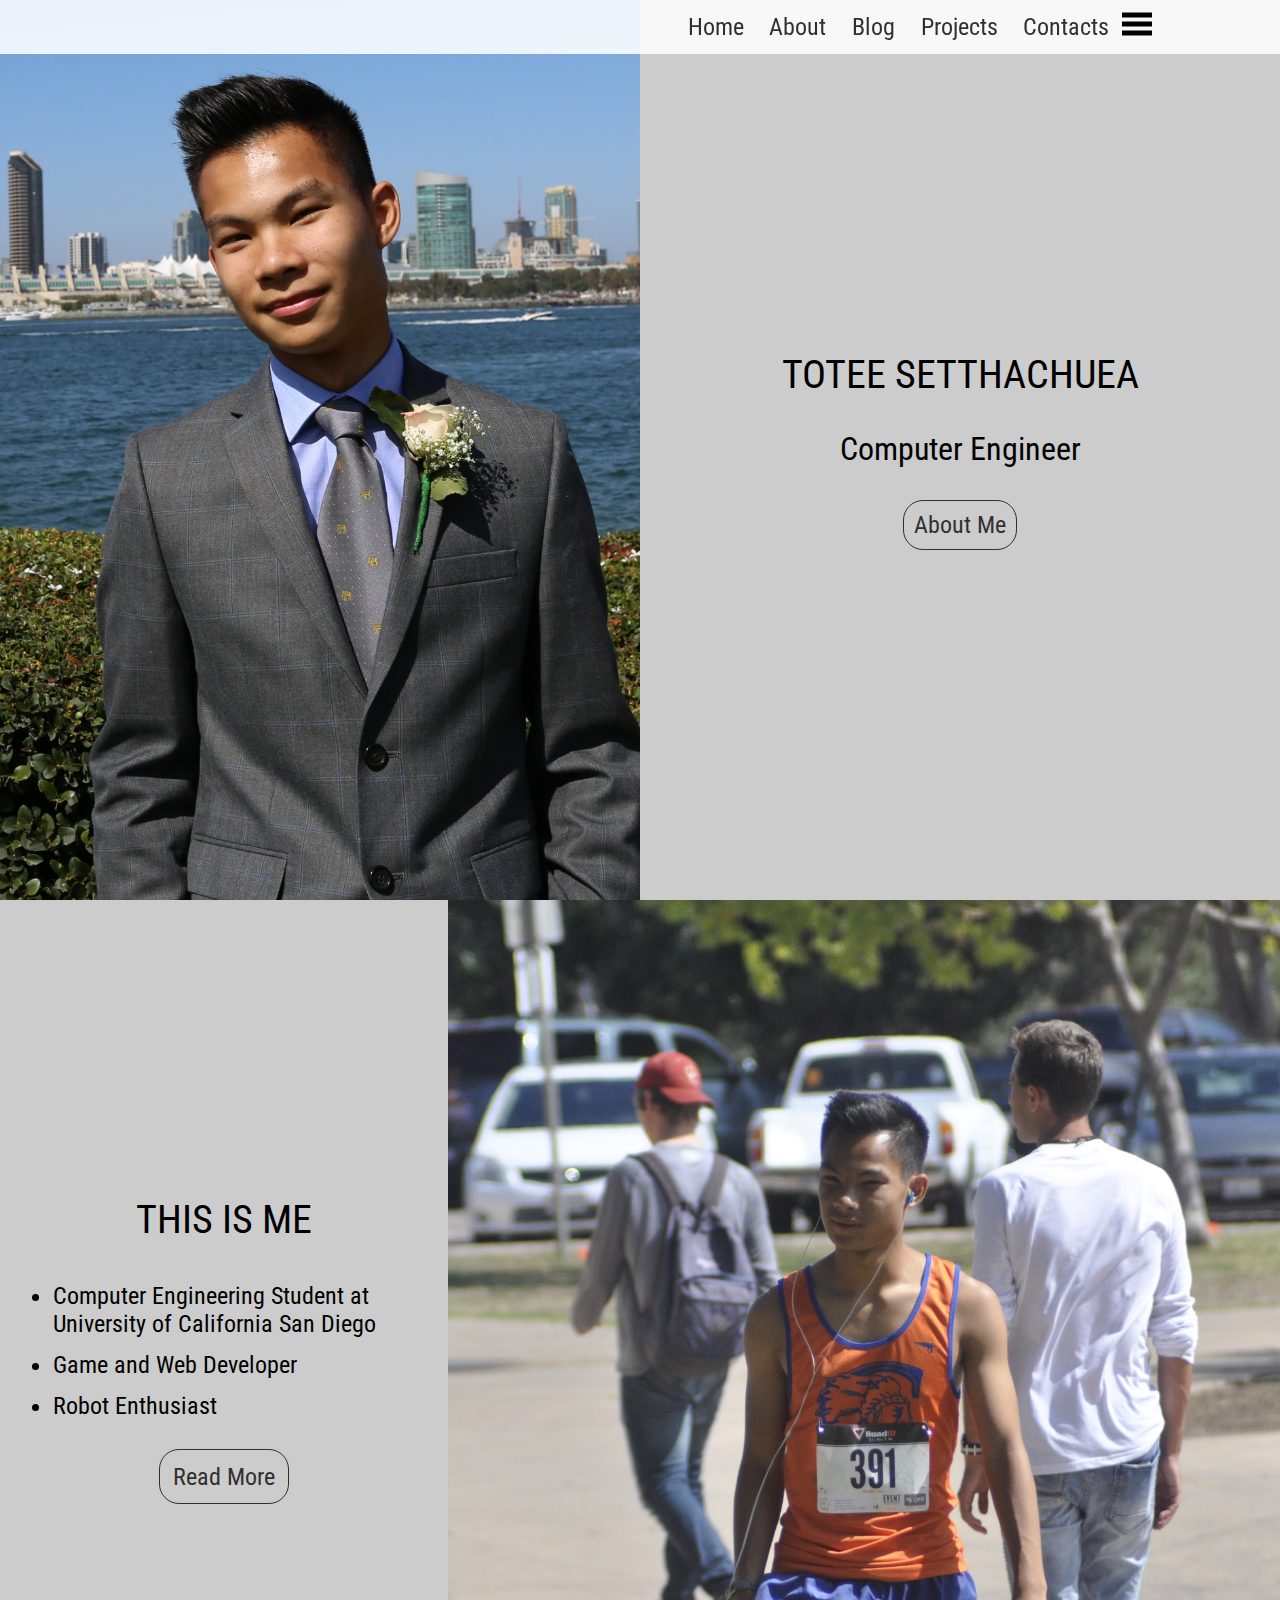
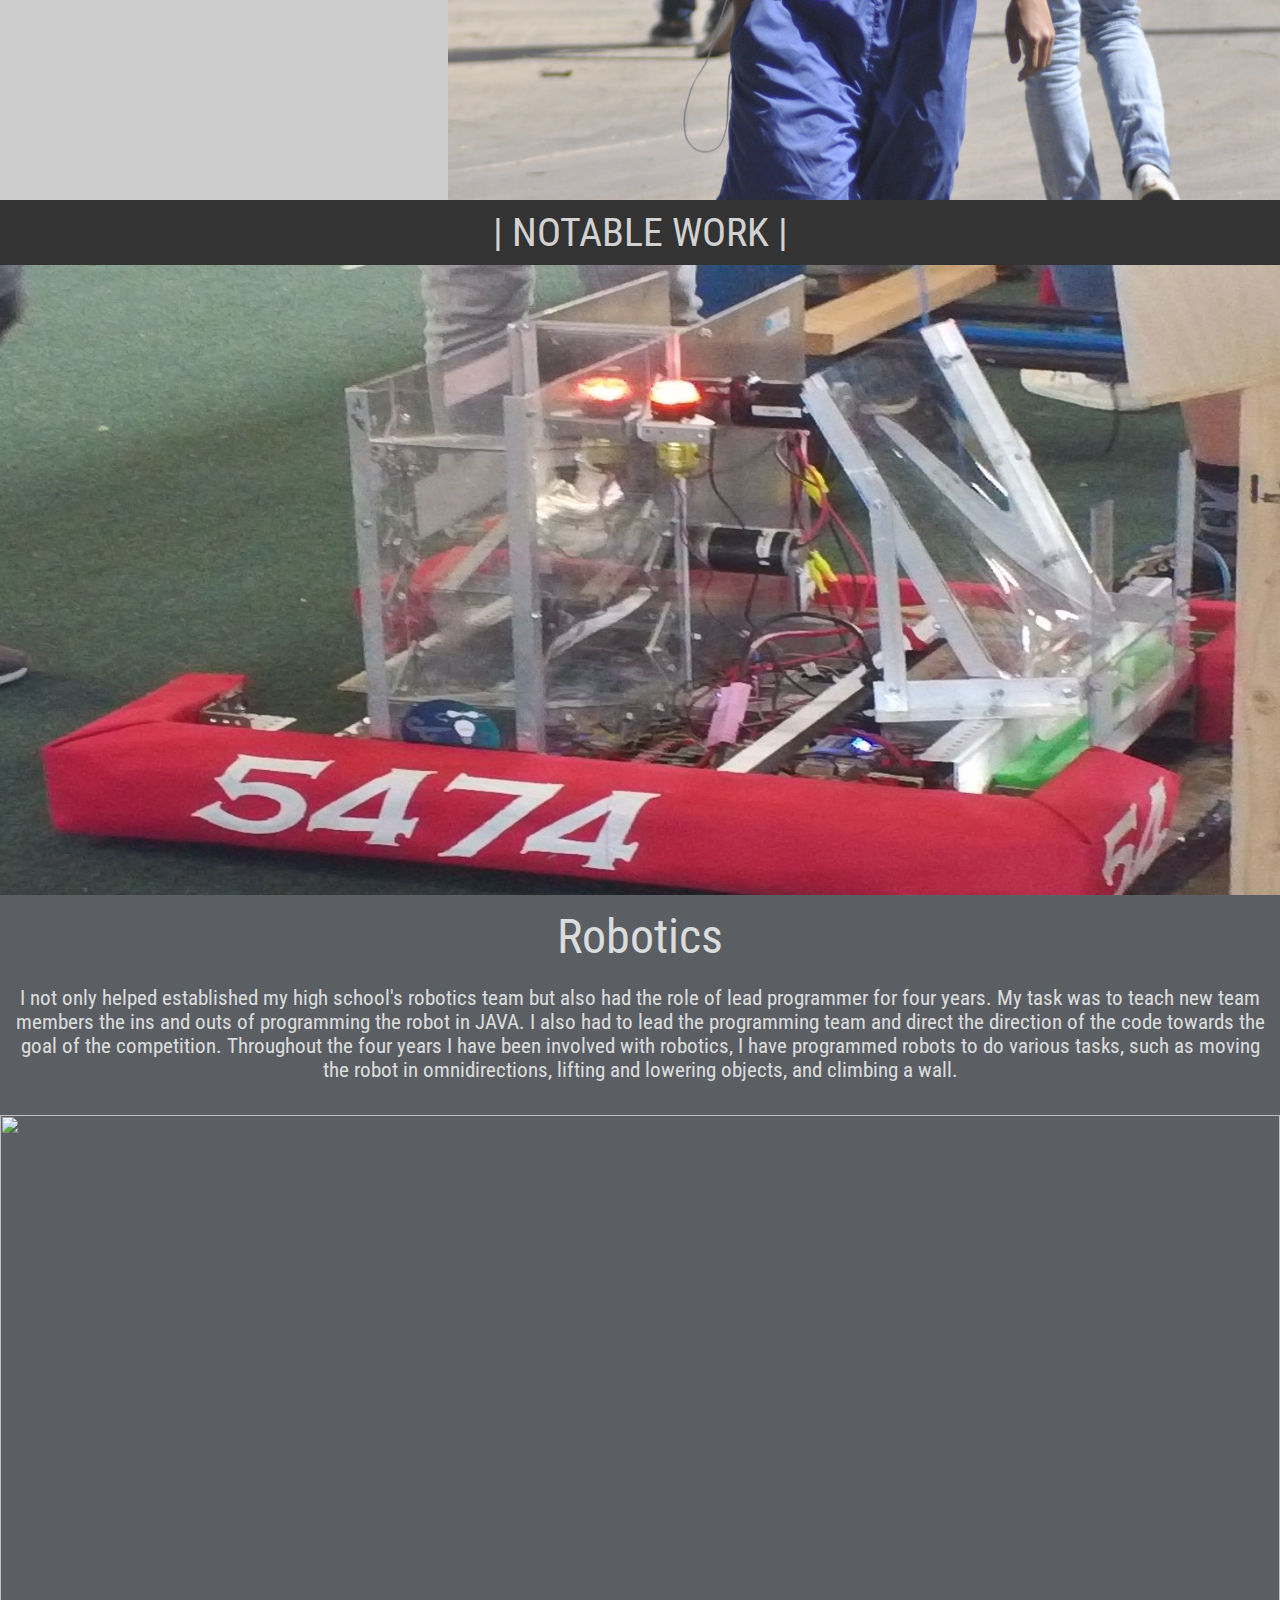
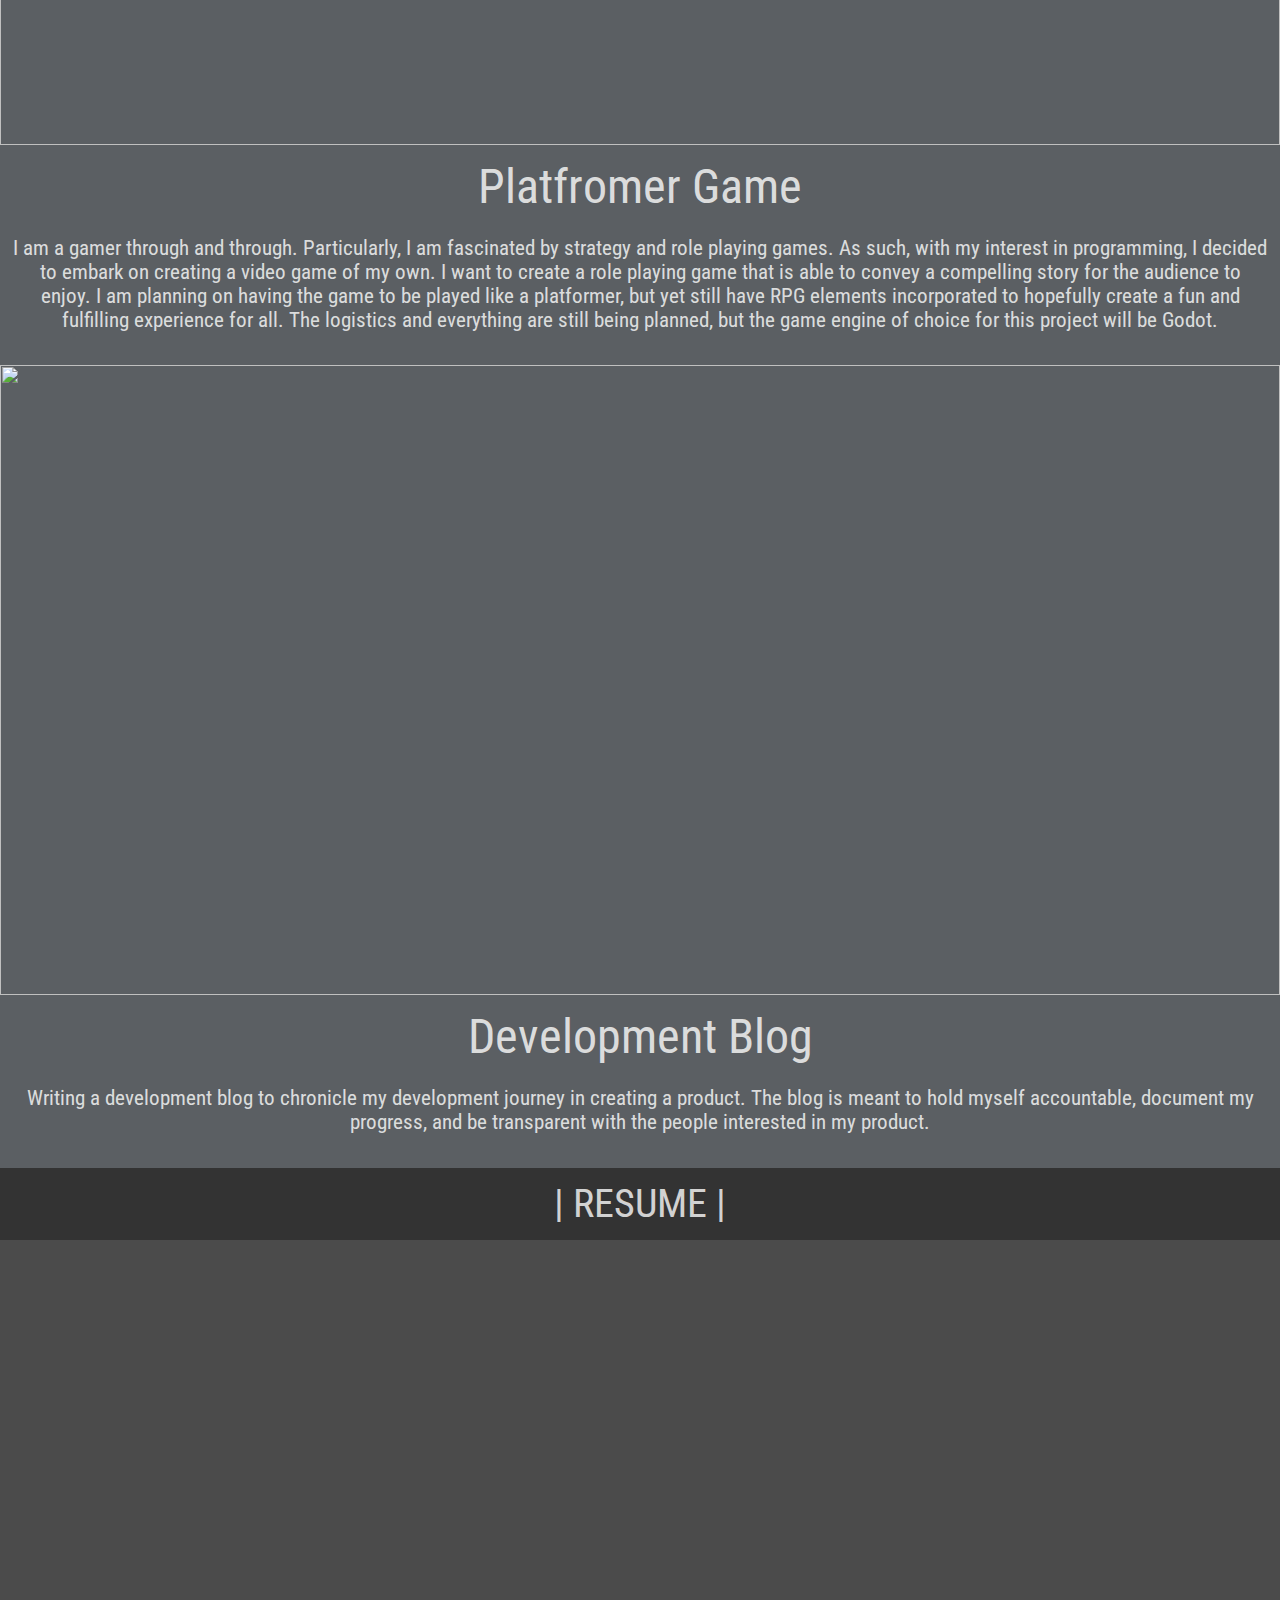
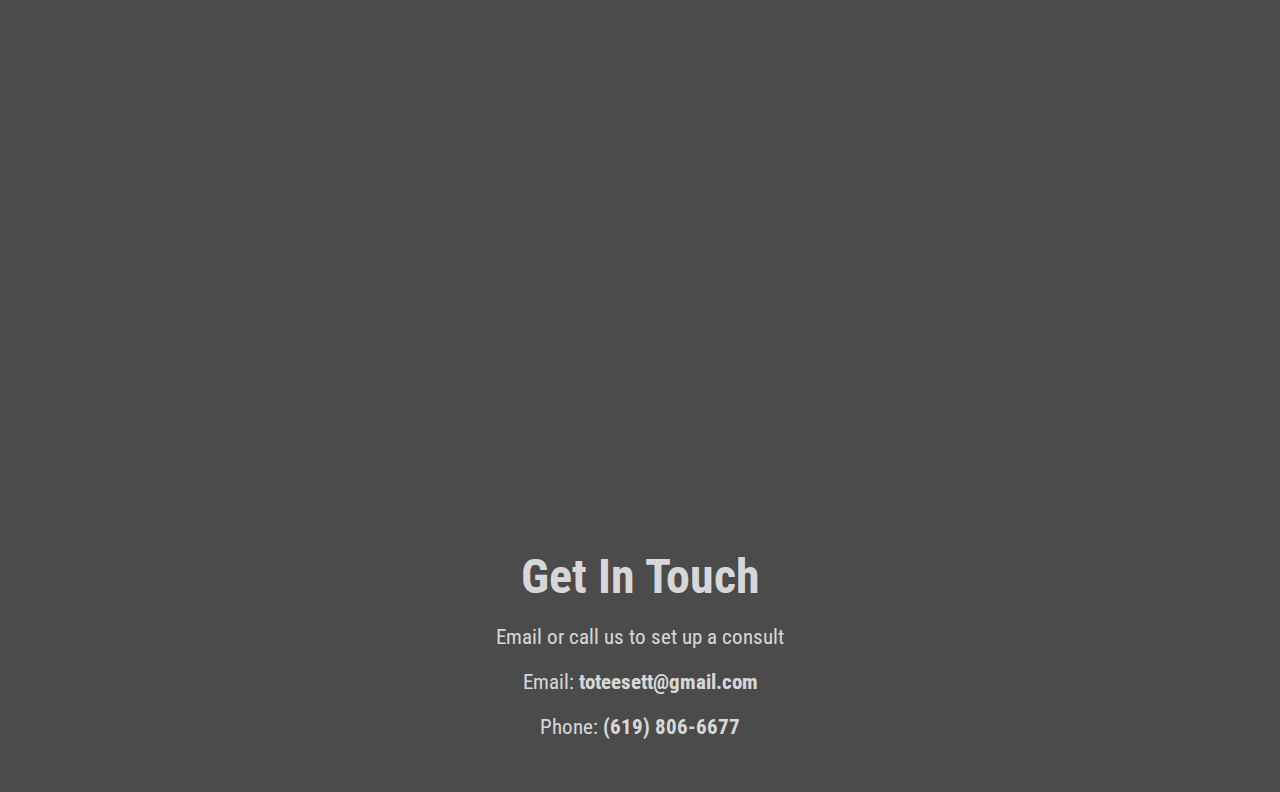
==== commit 3781fbf8: "Totay2.0(About,Blog,Contacts)" ====
--- a/index.html
+++ b/index.html
@@ -46,11 +46,11 @@
         <div class="landing-title">
             <h1>Totee Setthachuea</h1>
             <p>Computer Engineer</p>
-            <a href="#">About Me</a>
+            <a href="#aboutme" class="btn">About Me</a>
         </div>
     </div>
 
-    <div class="me">
+    <div class="me" id="aboutme">
         <div class="me-image">
         </div>
         <div class="me-title">
@@ -60,6 +60,7 @@
                 <li>Game and Web Developer</li>
                 <li>Robot Enthusiast</li>
             </ul>
+            <a href="about.html" class="btn">Read More</a>
         </div>
     </div>
 
@@ -84,17 +85,17 @@
         </div>
         <div class="work-box">
             <div class="work-image">
-                <img src="image/about.jpg" alt="">
+                <img src="https://source.unsplash.com/NPP4Z-3dJe8/1600x900" alt="">
             </div>
 
             <div class="work-description">
-                <h2>Developing Role Playing Platfromer Game</h2>
+                <h2>Platfromer Game</h2>
                 <p>I am a gamer through and through. Particularly, I am fascinated by strategy and role playing games. As such, with my interest in programming, I decided to embark on creating a video game of my own. I want to create a role playing game that is able to convey a compelling story for the audience to enjoy. I am planning on having the game to be played like a platformer, but yet still have RPG elements incorporated to hopefully create a fun and fulfilling experience for all. The logistics and everything are still being planned, but the game engine of choice for this project will be Godot.</p>
             </div>
         </div>
         <div class="work-box">
             <div class="work-image">
-                <img src="/image/blog2.jpg" alt="">
+                <img src="https://source.unsplash.com/FHnnjk1Yj7Y/1600x900" alt="">
             </div>
 
             <div class="work-description">
@@ -122,10 +123,6 @@
         <p>Email: <strong>toteesett@gmail.com</strong></p>
         <p>Phone: <strong>(619) 806-6677</strong></p>
     </footer>
-    <script
-  src="http://code.jquery.com/jquery-3.3.1.min.js"
-  integrity="sha256-FgpCb/KJQlLNfOu91ta32o/NMZxltwRo8QtmkMRdAu8="
-  crossorigin="anonymous"></script>
 
   <script src="js/main.js"></script>
 </body>
--- a/css/style.css
+++ b/css/style.css
@@ -1,5 +1,7 @@
 @import url('https://fonts.googleapis.com/css?family=Roboto+Condensed');
-
+html{
+    scroll-behavior: smooth;
+}
 body {
     font-family: 'Roboto Condensed', sans-serif;
     margin: 0;
@@ -26,7 +28,7 @@
 
 nav{
     display:flex;
-    justify-content: space-between;
+    justify-content: flex-end;
     align-items: center;
     flex-wrap: wrap;
 }
@@ -40,6 +42,7 @@
     margin-left: 1vw;
     margin-top: 0;
     margin-bottom:0;
+    display:none;
 }
 .menu li{
     display: flex;
@@ -122,24 +125,26 @@
     display:flex;
     height:100vh;
     background-color:#ccc;
+    flex-direction: column;
 }
 
 .landing-image{
-    width:50%;
+    width:100%;
     height:100%;
     background-image: url(/img/profile.JPG);
-    background-position: center;
+    background-position: top;
     background-size: cover;
     background-repeat:no-repeat;
 }
 
 .landing-title{
-    width:50%;
+    width:100%;
     height:100%;
     display:flex;
     justify-content: center;
     align-items: center;
     flex-direction: column;
+    text-align: center;
 }
 
 .landing-title p{
@@ -161,6 +166,23 @@
     background-color:#fffd;
 }
 
+.btn{
+    border:1px solid #312F2F;
+    border-radius:20px;
+    text-decoration: none;
+    padding: 1vw;
+    text-align: center;
+    font-size: 1.5rem;
+    color: #312F2F;
+    transition: color 500ms ease;
+    transition: background-color 500ms ease;
+}
+
+.btn:hover{
+    background-color:#fffc;
+    color:#5B5F63;
+}
+
 /*Me*/
 .me{
     width:100%;
@@ -169,10 +191,11 @@
     justify-content: center;
     align-items: center;
     background-color: #ccc;
+    flex-direction: column;
 }
 
 .me-image{
-    width:65%;
+    width:100%;
     height:100%;
     background-image:url(/image/main.JPG);
     background-size: cover;
@@ -181,7 +204,7 @@
     order:2;
 }
 .me-title{
-    width:35%;
+    width:100%;
     height:100%;
     display:flex;
     justify-content: center;
@@ -261,7 +284,213 @@
     width:100%;
     height:100%;
 }
-
+/*-------------About---------------*/
+.about-landing{
+    width:100%;
+    height:90vh;
+    background-image:url(/img/interests.jpg);
+    background-attachment: fixed;
+    background-position: center;
+    background-size: cover;
+    background-repeat:no-repeat;
+}
+
+.about-landing-title{
+    width:100%;
+    height:100%;
+    display:flex;
+    justify-content: center;
+    align-items: center;
+    text-align:center;
+}
+
+.about-landing-title h1{
+    font-size: 7rem;
+    color:#fffc;
+    padding: 1vw;
+    background-color: rgba(36, 34, 34,0.5);
+}
+
+.bio{
+    width:100%;
+    background-color:#5B5F63;
+}
+
+.bio-title{
+    background-color:#333;
+    text-align: center;
+    color:#fffc;
+    padding:1vw;
+}
+
+.bio-main{
+    width:100%;
+    display:flex;
+    flex-direction: column;
+}
+.bio-image{
+    width:100%;
+    height:50vh;
+    background-image: url(/image/profile.JPG);
+    background-size: cover;
+    background-position: top;
+}
+
+.bio-description{
+    display:flex;
+    flex-direction: column;
+    justify-content: center;
+    align-items: center;
+    font-size: 0.8rem;
+    text-align: center;
+    width:100%;
+    color:#fffc;
+}
+
+.goal{
+    width:100%;
+    background-color:#ccc;
+}
+
+.goal-title{
+    background-color: #333;
+    text-align: center;
+    color:#fffc;
+    padding:1vw;
+}
+
+.goal-description{
+    padding:1vw;
+    text-align: center;
+    font-size: 0.8rem;
+}
+
+/*------Blog---------*/
+.blog-landing{
+    width:100%;
+    height:50vh;
+    display:flex;
+    justify-content: center;
+    align-items: center;
+    background-image:url(https://source.unsplash.com/FHnnjk1Yj7Y/1600x900);
+    background-size: cover;
+    background-position: center;
+    background-repeat: no-repeat;
+}
+
+.blog-landing h1{
+    text-align: center;
+    font-size:3rem;
+    color:#fffd;
+}
+
+.blog-title{
+    width:100%;
+    background-color: #333;
+    color:#fffc;
+    text-align: center;
+    padding:1vw;
+}
+
+.blog{
+    width:100%;
+    background-color:#eeee;
+    display:flex;
+}
+
+.post{
+    width:100%;
+}
+
+.post-box{
+    margin:1vw;
+    padding:1vw;
+    margin-bottom:1vh;
+    background-color:#fffc;
+}
+
+.post-box h2, h3,p{
+    font-size:1.3rem;
+}
+
+.post-box img{
+    width:100%;
+    margin-bottom: 1vh;
+}
+
+.post-box a{
+    text-decoration: none;
+    display:block;
+    color:#111;
+    font-size: 1.3rem;
+}
+
+.archive{
+    margin:1vw;
+    align-items:center;
+    flex-direction: column;
+    display:none;
+}
+
+.archive ul{
+    padding:0;
+}
+
+.archive ul li{
+    margin-bottom: 1vw;
+}
+.archive ul li a{
+    text-decoration: none;
+    color:#333;
+    font-size: 1.25rem;
+}
+.archive h1{
+    text-align: center;
+}
+
+/*-------------Contact----------------*/
+.contact-landing{
+    width:100%;
+    height:60vh;
+    background-image:url(https://source.unsplash.com/random);
+    background-size: cover;
+    background-position: center;
+    background-repeat: no-repeat;
+    display:flex;
+    justify-content: center;
+    align-items: center;
+}
+
+.contact-landing h1{
+    font-size:10rem;
+    color:#fffc;
+}
+
+.contact{
+    widows: 100%;
+    background-color: #ccc;
+    display:flex;
+    justify-content: center;
+    align-items: center;
+}
+
+.contact-box{
+    display:flex;
+    justify-content: center;
+    align-items: center;
+    width:25%;
+    height:40vh;
+}
+
+.contact-box i{
+    font-size:20rem;
+    color:#111;
+    transition: color 500ms ease;
+}
+
+.contact-box i:hover{
+    color:#333;
+}
 footer{
     text-align: center;
     padding: 2rem 1rem;
@@ -274,15 +503,118 @@
     margin-bottom: 0;
 }
 
-/* Screen Sizes 500px and up */
-@media(min-width:500px){
-}
-
-/* Screen Sizes 700px and up */
-@media(min-width: 960px){
+/* Screen Sizes 600px and up */
+@media(min-width:600px){
+    .menu{
+        display:flex;
+    }
+
+    .bio-description{
+        font-size:1rem;
+    }
+    .goal-description{
+        font-size:1.2rem;
+    }
+}
+
+@media(min-width:1400px){
     main{
         width:80%;
         margin:auto;
         overflow:hidden;
     }
 }
+/* Screen Sizes 800px and up */
+@media(min-width: 900px){
+
+    .landing{
+        width:100%;
+        display:flex;
+        height:100vh;
+        background-color:#ccc;
+        flex-direction: row;
+    }
+
+    .me{
+        width:100%;
+        height:100vh;
+        display:flex;
+        justify-content: center;
+        align-items: center;
+        background-color: #ccc;
+        flex-direction: row;
+    }
+    
+    .me-image{
+        width:65%;
+        height:100%;
+        background-image:url(/image/main.JPG);
+        background-size: cover;
+        background-position: center;
+        background-repeat: no-repeat;
+        order:2;
+    }
+    .me-title{
+        width:35%;
+        height:100%;
+        display:flex;
+        justify-content: center;
+        align-items: center;
+        flex-direction: column;
+        order:1;
+    }
+
+    .post{
+        width:85%
+    }
+
+    .archive{
+        width:15%;
+        display:flex;
+    }
+
+} 
+
+@media(min-width:1380px){
+    .bio-main{
+        width:100%;
+        display:flex;
+        flex-direction: row;
+    }
+    .bio-image{
+        width:50%;
+        height:90vh;
+        background-image: url(/image/profile.JPG);
+        background-size: cover;
+        background-position: top;
+    }
+    
+    .bio-description{
+        display:flex;
+        flex-direction: column;
+        justify-content: center;
+        align-items: center;
+        font-size: 1.25rem;
+        text-align: center;
+        width:50%;
+        color:#fffc;
+    }
+
+    .goal{
+        width:100%;
+        background-color:#ccc;
+    }
+    
+    .goal-title{
+        background-color: #333;
+        text-align: center;
+        color:#fffc;
+        padding:1vw;
+    }
+    
+    .goal-description{
+        padding:1vw;
+        text-align: center;
+        font-size: 1.5rem;
+    }
+}
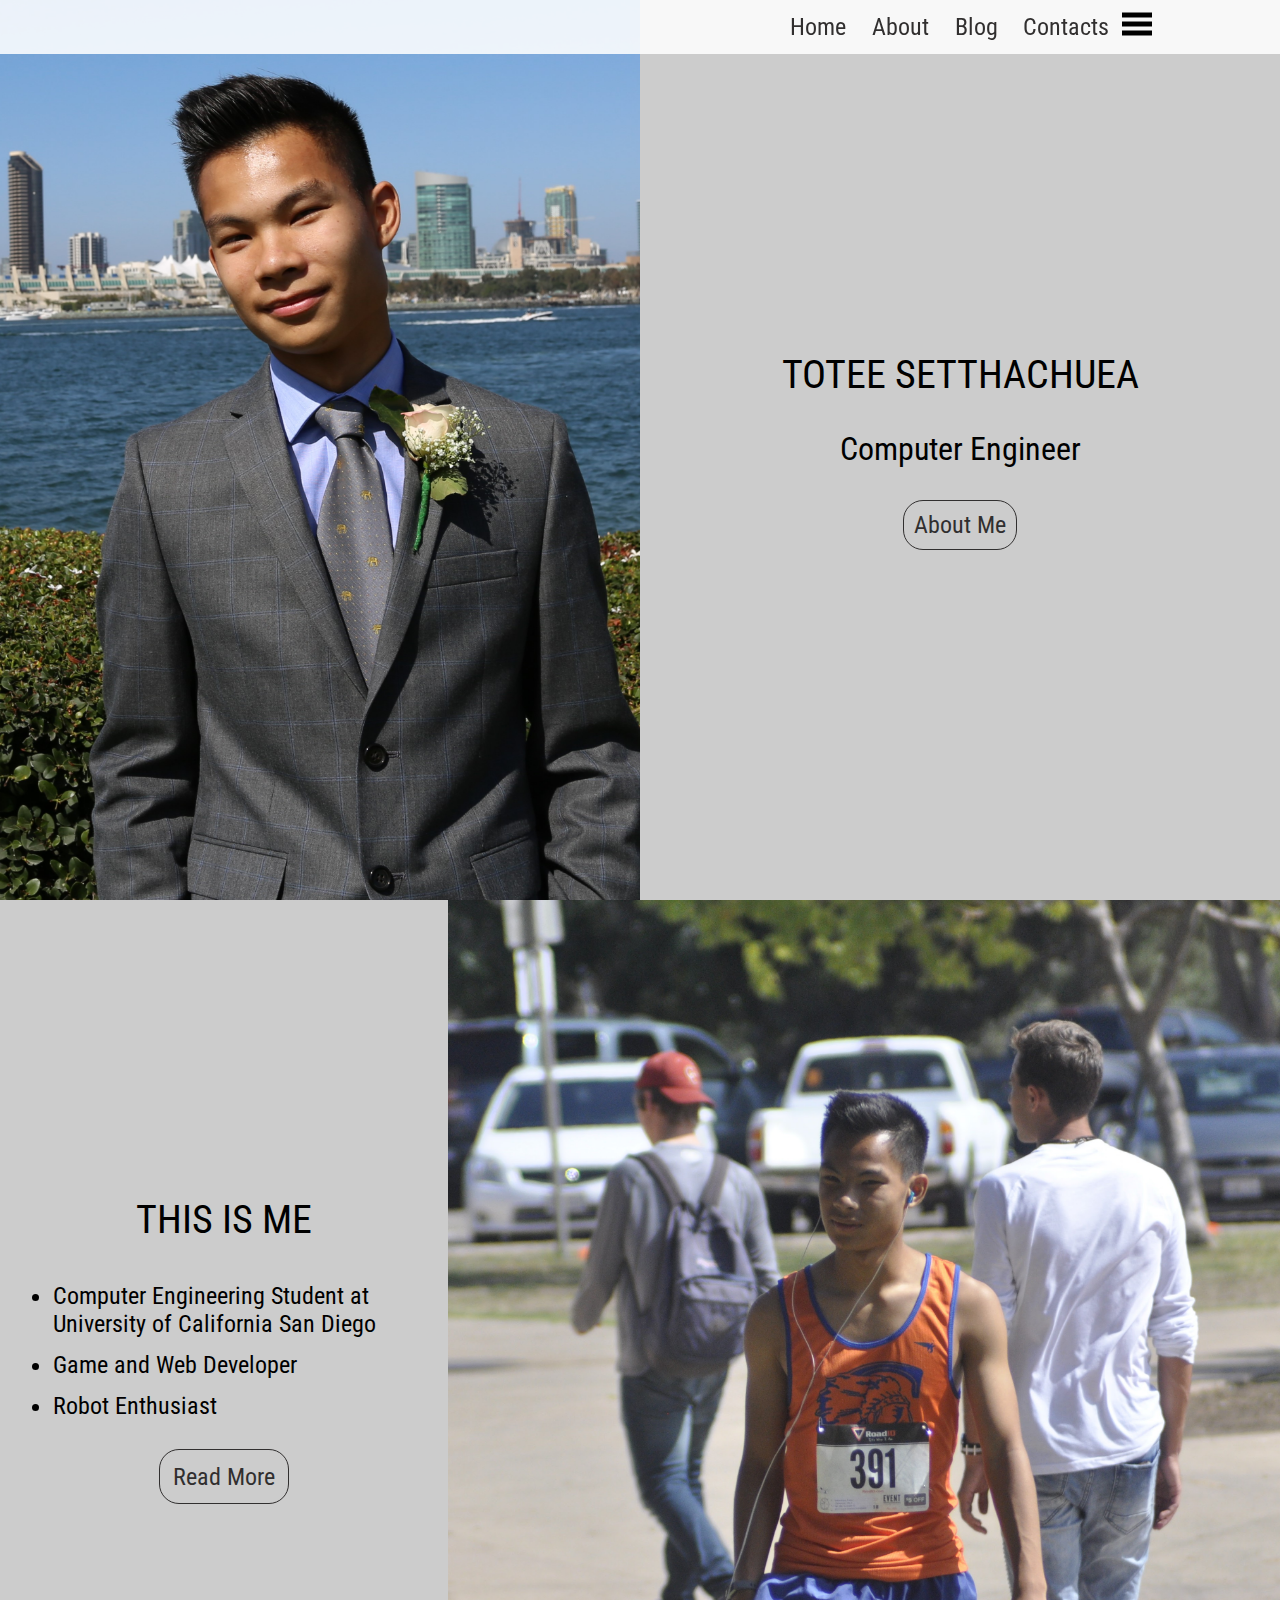
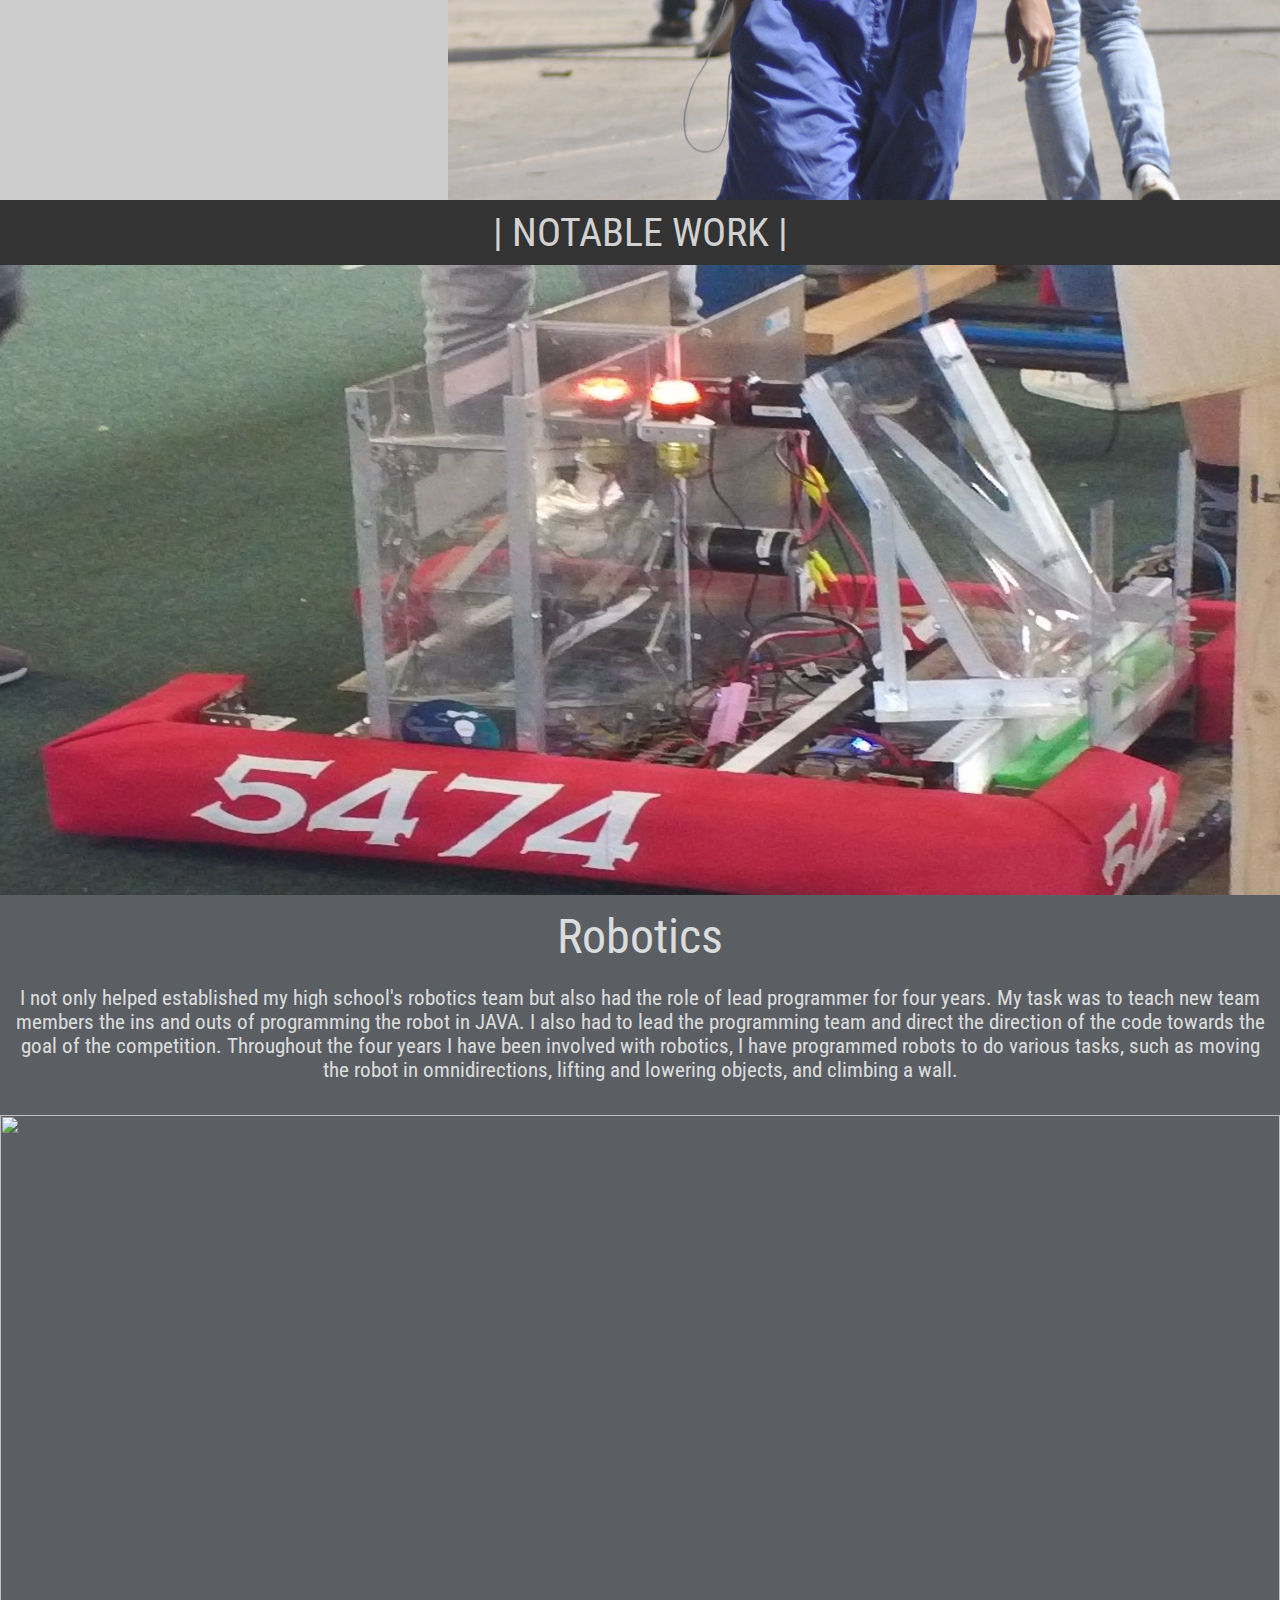
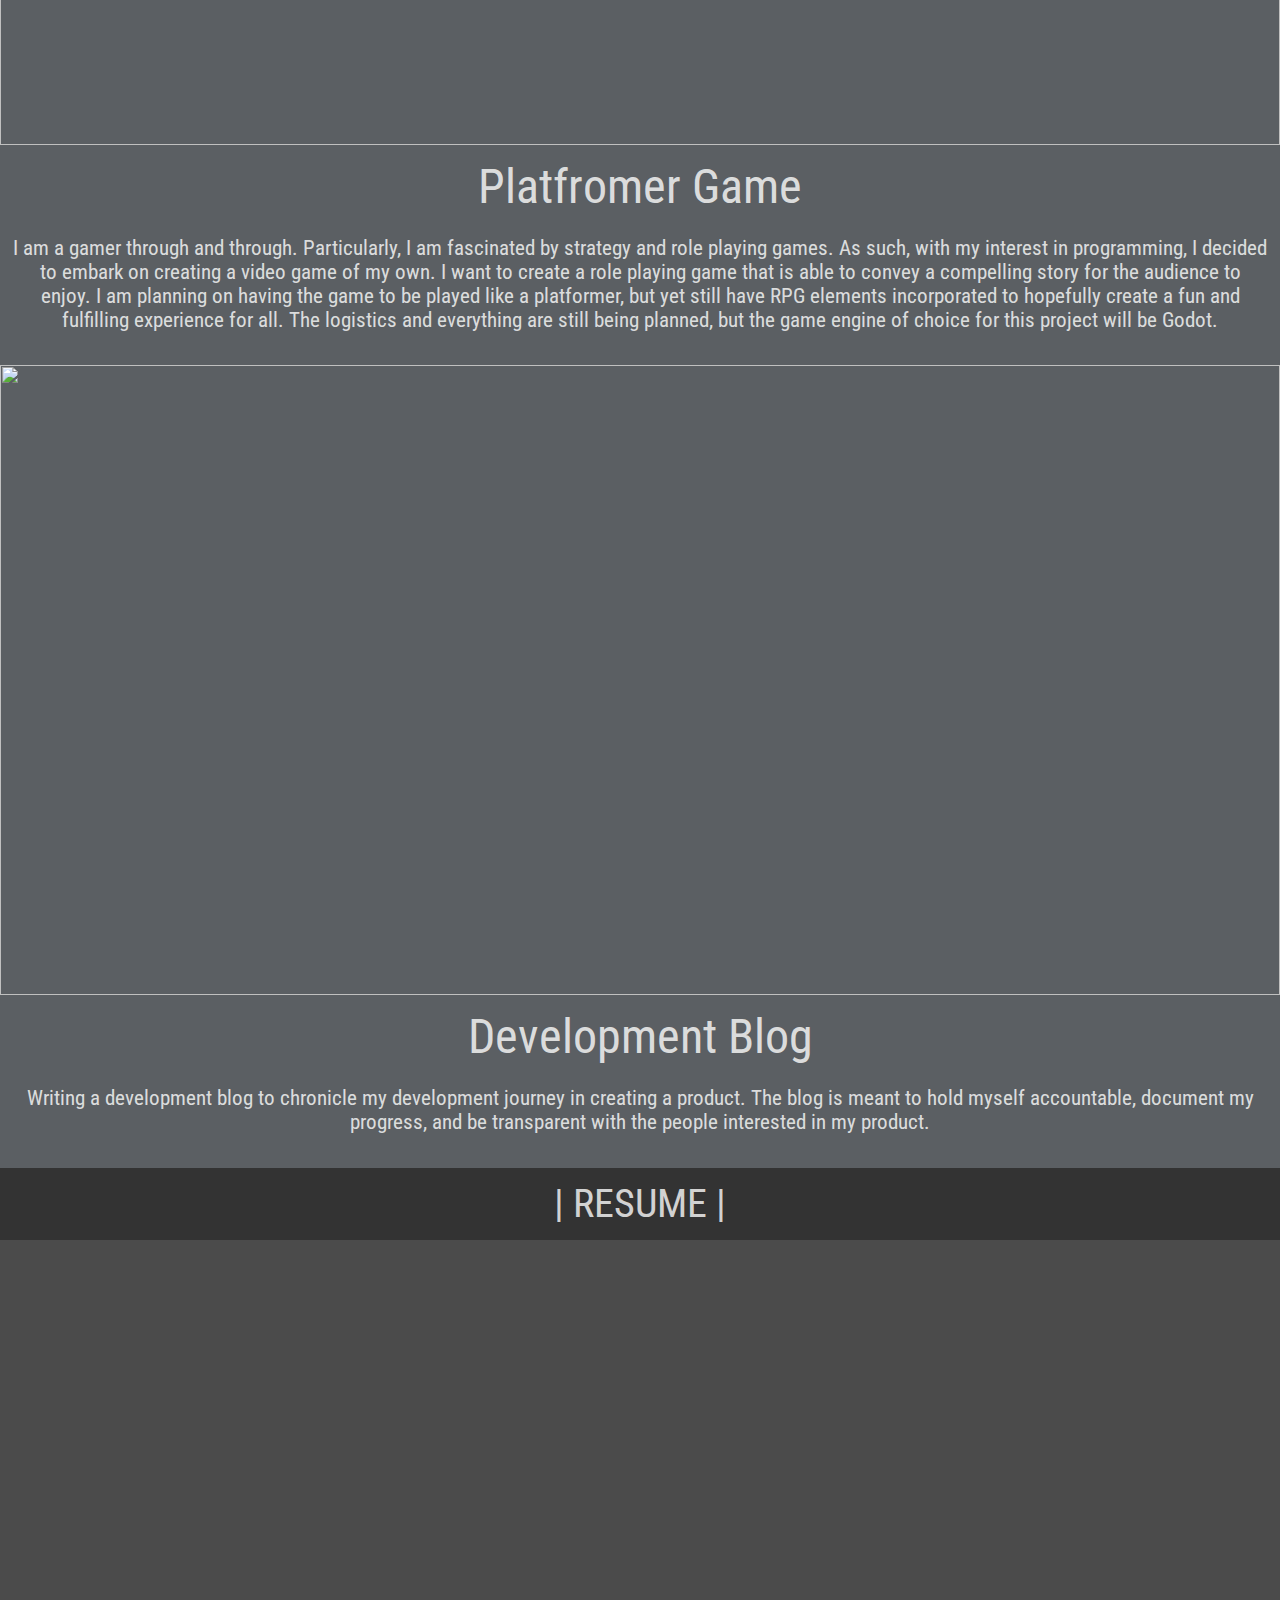
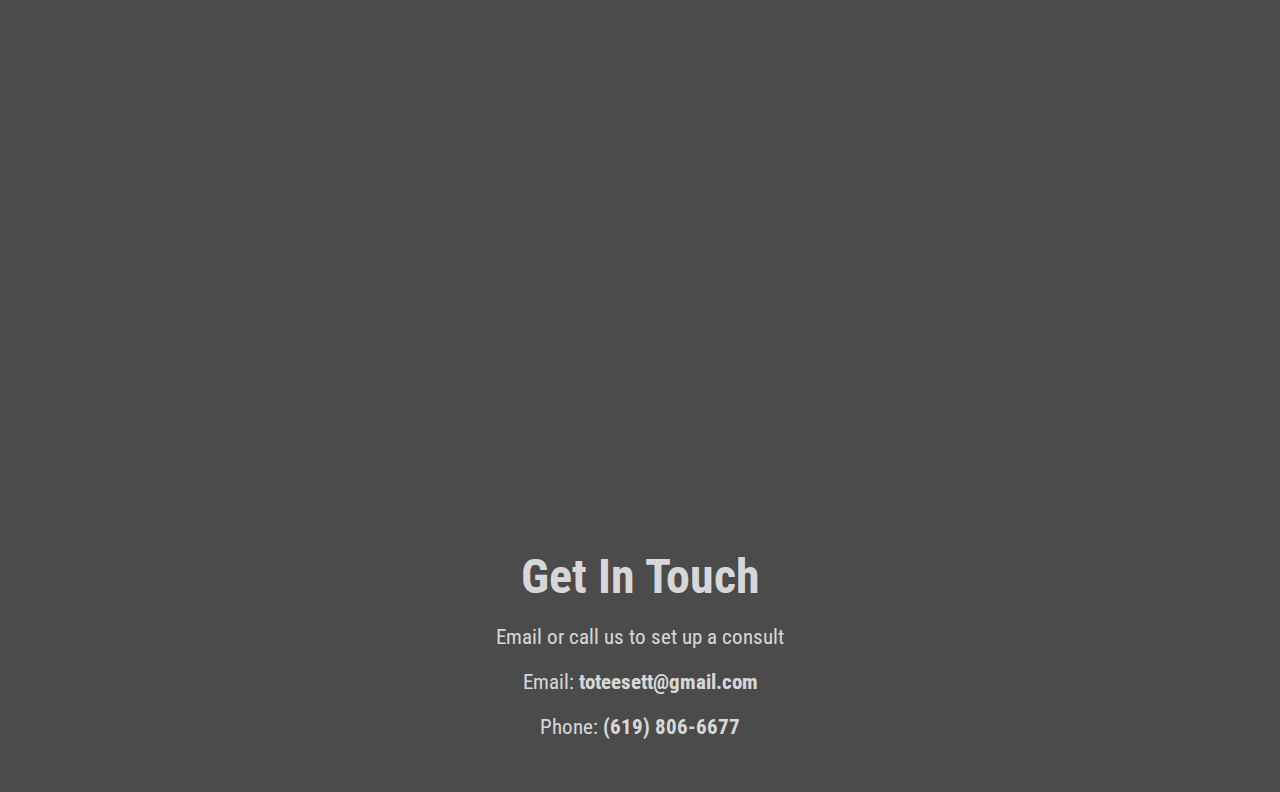
==== commit de75c503: "Blog1" ====
--- a/index.html
+++ b/index.html
@@ -15,7 +15,7 @@
                         <li><a href="index.html">Home</a></li>
                     <li><a href="about.html">About</a></li>
                     <li><a href="blog.html">Blog</a></li>
-                    <li><a href="project.html">Projects</a></li>
+                    <!--<li><a href="project.html">Projects</a></li>-->
                     <li><a href="contact.html">Contacts</a></li>
                 </ul>
                 <span class="open-slide">
@@ -35,7 +35,7 @@
             <a href="index.html">Home</a>
             <a href="about.html">Abouts</a>
             <a href="blog.html">Blog</a>
-            <a href="project.html">Projects</a>
+            <!--<li><a href="project.html">Projects</a></li>-->
             <a href="contact.html">Contacts</a>
         </div>
 
--- a/css/style.css
+++ b/css/style.css
@@ -503,6 +503,20 @@
     margin-bottom: 0;
 }
 
+/*-------------Blog Format----------*/
+.blogNav{
+    position: relative;
+}
+.blogArea{
+    background-color: #fffd;
+    display:flex;
+    justify-content: center;
+    align-items: center;
+    flex-direction: column;
+}
+
+
+
 /* Screen Sizes 600px and up */
 @media(min-width:600px){
     .menu{
